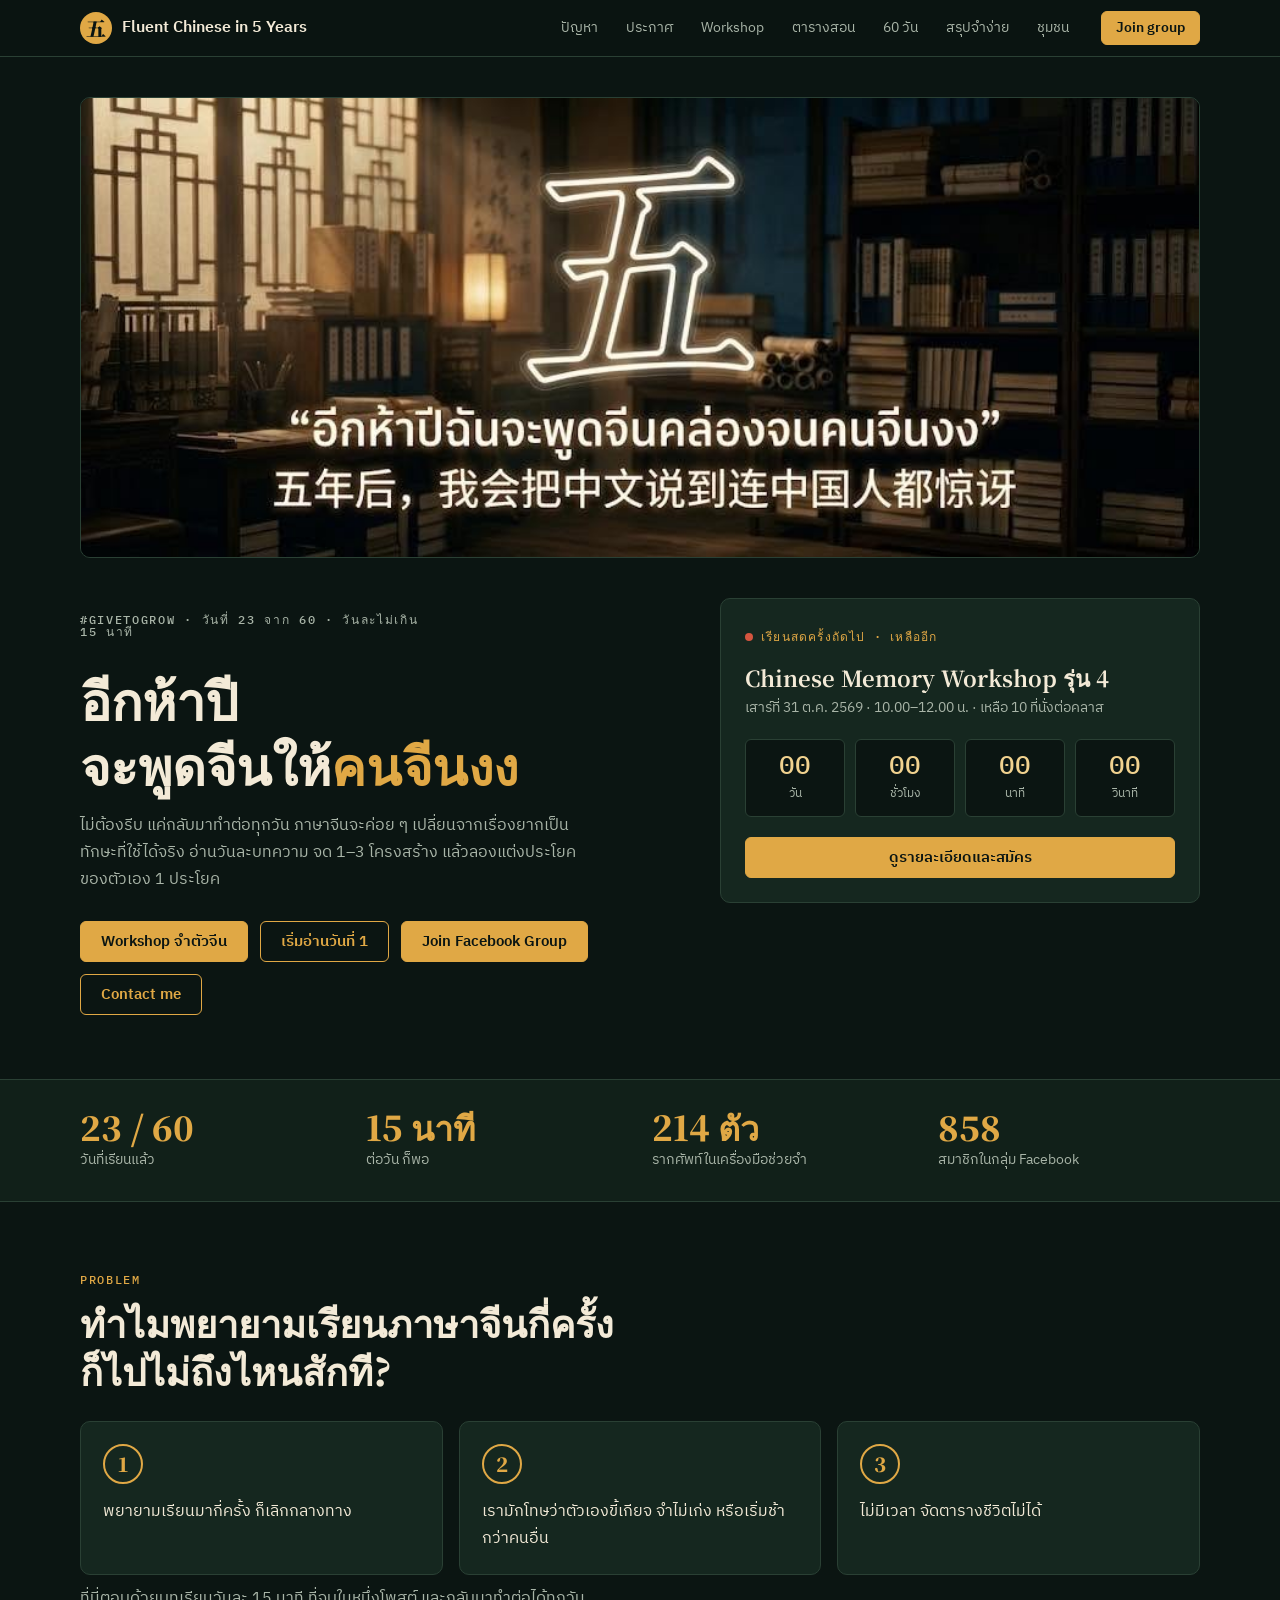
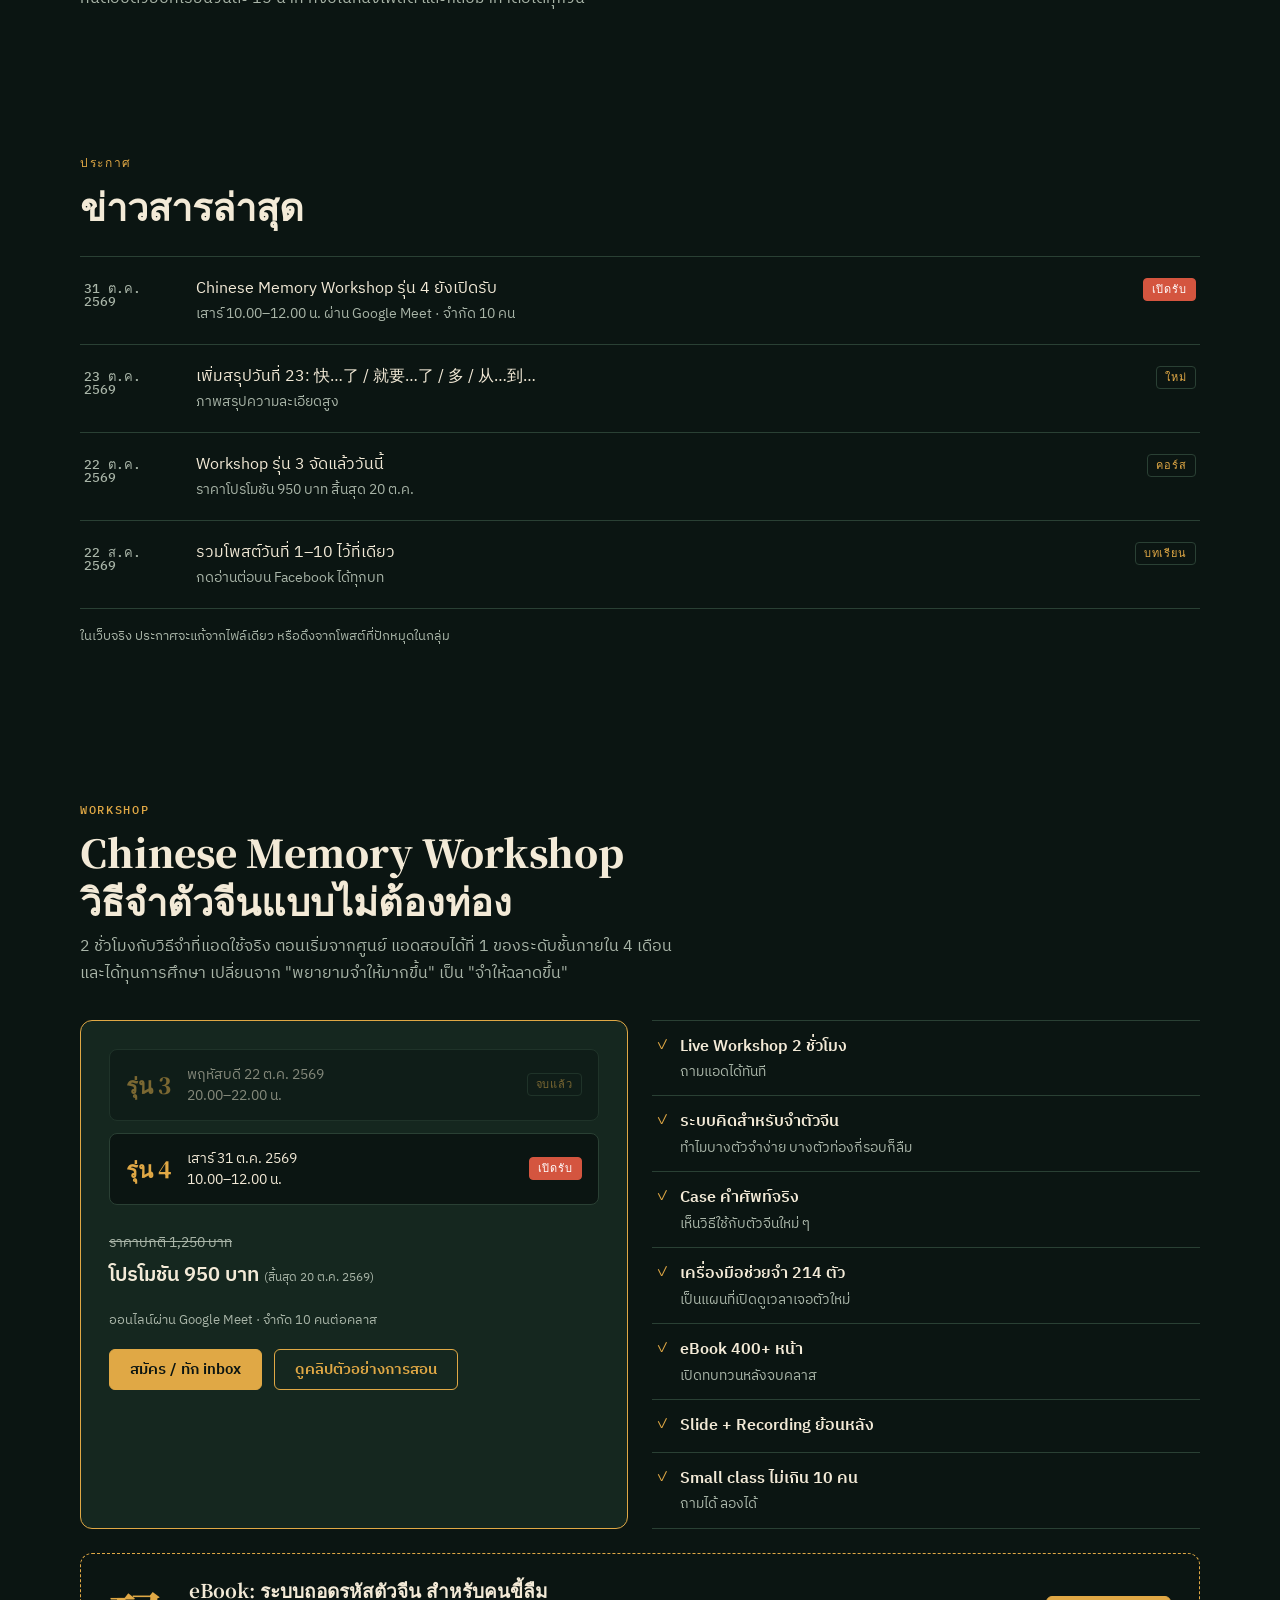
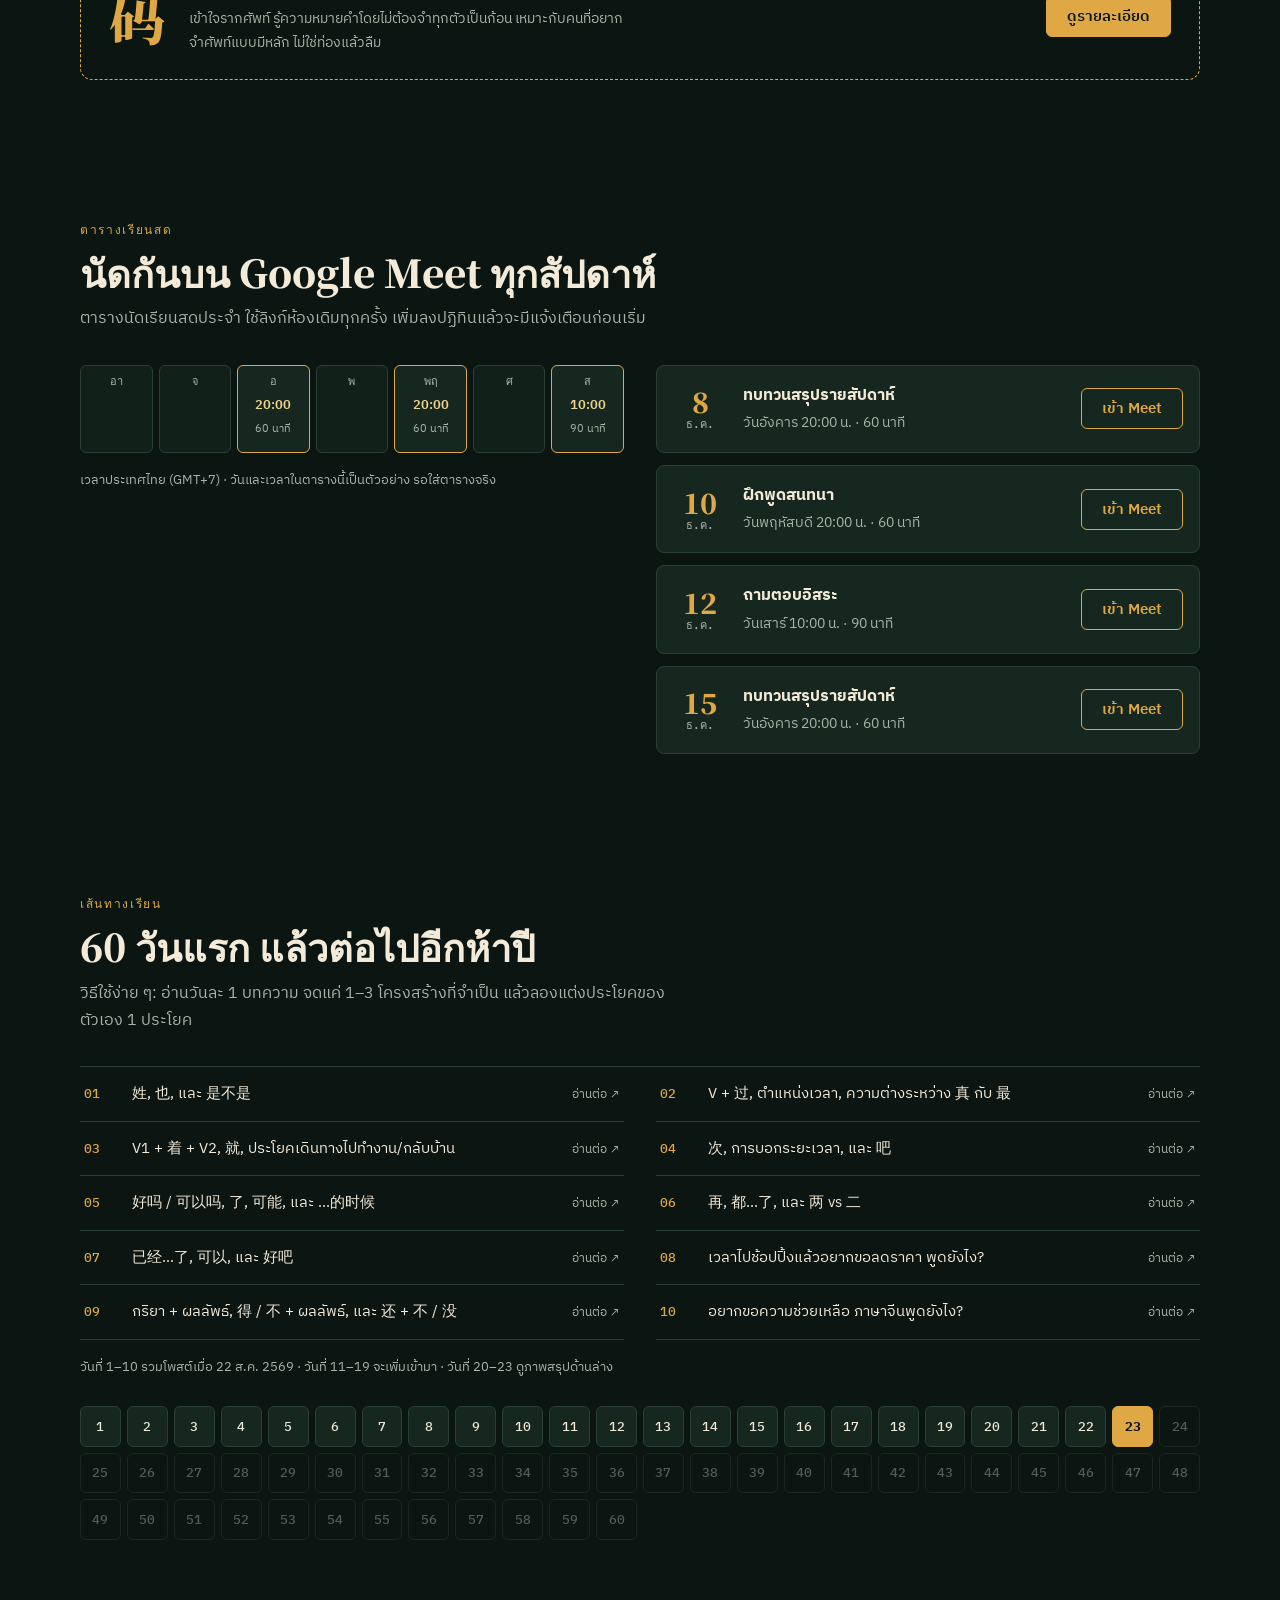
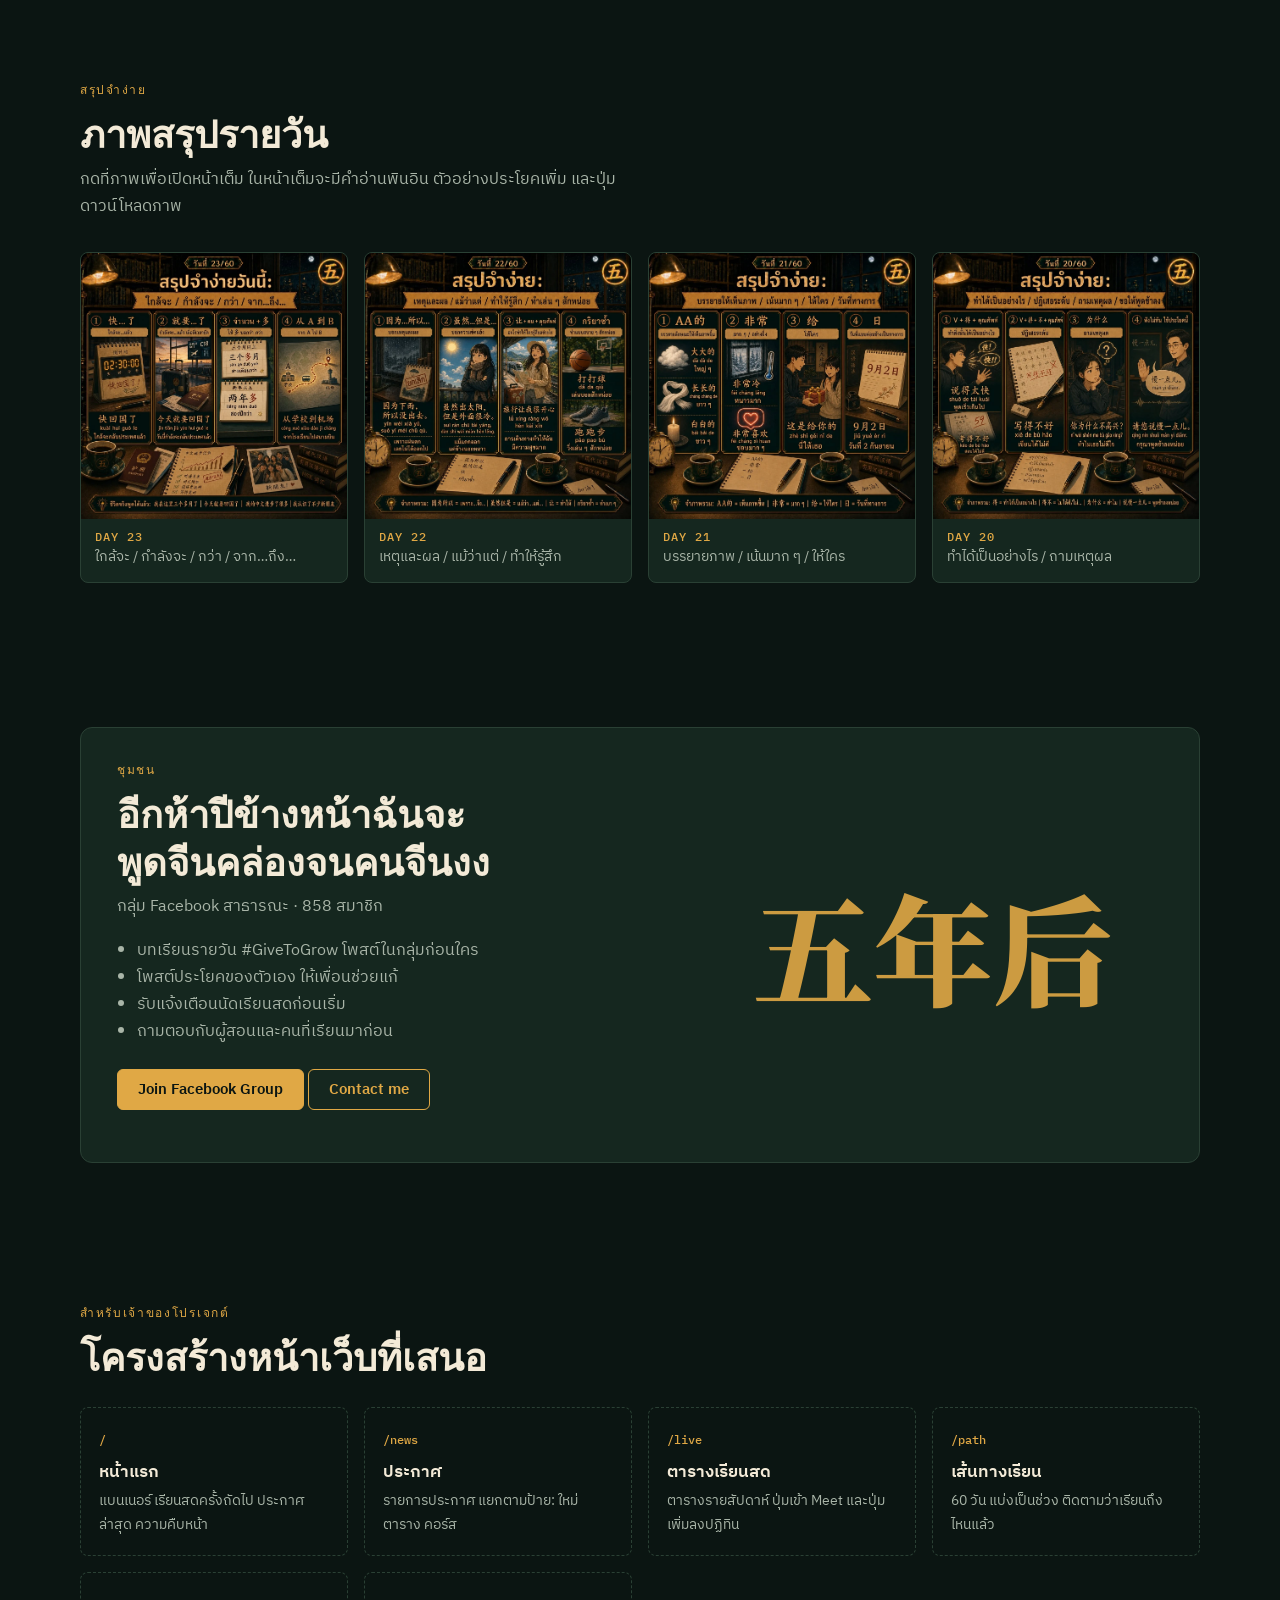
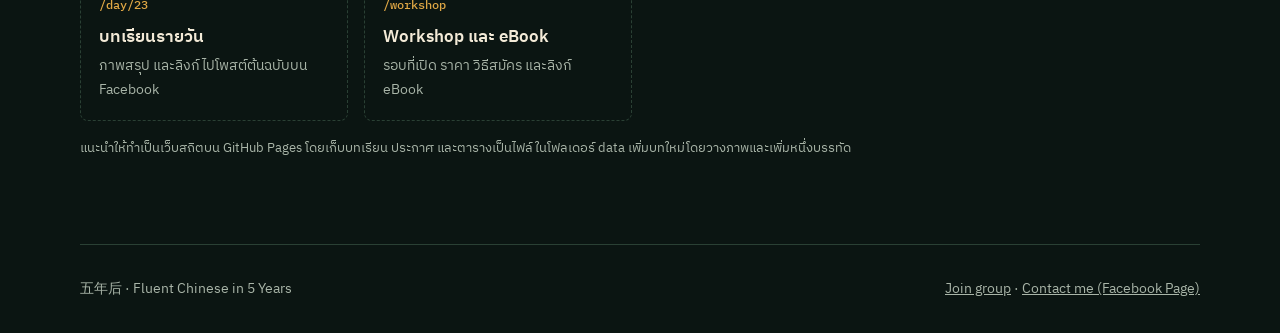
==== index.html @ 9ff15389 "Add static website: landing page with announcements, schedule, 60-day path and recaps Co-Authored-By" ====
<!doctype html>
<html lang="th">
<head>
<meta charset="utf-8">
<meta name="viewport" content="width=device-width,initial-scale=1,viewport-fit=cover">
<title>五年后 Fluent Chinese</title>
<link rel="stylesheet" href="https://fonts.googleapis.com/css2?family=Noto+Serif+SC:wght@600;900&family=IBM+Plex+Sans+Thai:wght@400;500;600&family=IBM+Plex+Mono:wght@500&display=swap">
<style>
/* Layout: dark study-room site. Sticky nav, hero with live-session card, then announcements, schedule, 60-day path, daily recaps, community, site map. */
:root{
  --ink:#0b1512; --ink-2:#112019; --panel:#15271f; --line:#2a4034;
  --gold:#e0a845; --gold-soft:#f1d28f; --paper:#f3ead7; --mute:#a9b5a8; --red:#d4553f;
  --f-han:'Noto Serif SC','Songti SC','STSong',serif;
  --f-body:'IBM Plex Sans Thai','Noto Sans Thai',system-ui,sans-serif;
  --f-mono:'IBM Plex Mono',ui-monospace,monospace;
  color-scheme:dark;
}
*{box-sizing:border-box}
html{scroll-behavior:smooth}
body{margin:0;background:var(--ink);color:var(--paper);font:400 16px/1.7 var(--f-body);
  padding-left:max(16px,env(safe-area-inset-left,0px));padding-right:max(16px,env(safe-area-inset-right,0px));padding-block:0}
a{color:inherit}
.wrap{max-width:1120px;margin:0 auto}
:focus-visible{outline:2px solid var(--gold);outline-offset:3px}
h1,h2,h3{font-family:var(--f-han);margin:0;text-wrap:balance;line-height:1.25}
h2{font-size:clamp(26px,4vw,38px);font-weight:900}
.eyebrow{font:500 12px/1 var(--f-mono);letter-spacing:.14em;text-transform:uppercase;color:var(--gold);margin:0 0 12px}
section{padding-block:72px;scroll-margin-top:64px}
.lead{color:var(--mute);max-width:60ch;margin:10px 0 0}

/* nav */
nav{position:sticky;top:env(safe-area-inset-top,0px);z-index:20;background:rgba(11,21,18,.92);backdrop-filter:blur(8px);
  margin-inline:calc(-1 * max(16px,env(safe-area-inset-left,0px)));padding-inline:max(16px,env(safe-area-inset-left,0px));border-bottom:1px solid var(--line)}
body::before{content:"";position:fixed;inset:0 0 auto;height:env(safe-area-inset-top,0px);background:var(--ink);z-index:30}
nav .wrap{display:flex;align-items:center;gap:20px;height:56px}
.logo{display:flex;align-items:center;gap:10px;text-decoration:none;font-weight:600}
.logo b{font:900 20px/1 var(--f-han);color:var(--ink);background:var(--gold);width:32px;height:32px;display:grid;place-items:center;border-radius:50%}
.menu{display:flex;gap:4px;margin-left:auto;overflow-x:auto;scrollbar-width:none}
.menu a{padding:8px 12px;text-decoration:none;color:var(--mute);font-size:14px;white-space:nowrap;border-radius:6px}
.menu a:hover{color:var(--paper);background:var(--panel)}
.btn{display:inline-flex;align-items:center;gap:8px;padding:12px 20px;border-radius:6px;font:600 15px/1 var(--f-body);text-decoration:none;border:1px solid var(--gold);cursor:pointer}
.btn.gold{background:var(--gold);color:var(--ink)}
.btn.gold:hover{background:var(--gold-soft)}
.btn.ghost{background:transparent;color:var(--gold)}
.btn.ghost:hover{background:rgba(224,168,69,.12)}
@media(max-width:720px){.logo span{display:none}}

/* hero */
.hero{padding-block:40px 64px}
.banner{position:relative;border-radius:10px;overflow:hidden;border:1px solid var(--line);aspect-ratio:2.43;background:var(--ink-2)}
.banner img{width:100%;height:100%;object-fit:cover;display:block}
.hero-grid{display:grid;grid-template-columns:1.25fr 1fr;gap:40px;margin-top:40px;align-items:start}
.hero h1{font-size:clamp(30px,5vw,52px);font-weight:900}
.hero h1 em{font-style:normal;color:var(--gold)}
.hero p{color:var(--mute);margin:16px 0 28px;max-width:52ch}
.cta{display:flex;gap:12px;flex-wrap:wrap}
.next{background:var(--panel);border:1px solid var(--line);border-radius:10px;padding:24px;min-width:0}
.next .live{display:inline-flex;align-items:center;gap:8px;font:500 12px/1 var(--f-mono);letter-spacing:.1em;color:var(--gold)}
.dot{width:8px;height:8px;border-radius:50%;background:var(--red);box-shadow:0 0 0 0 rgba(212,85,63,.6);animation:pulse 2s infinite}
@keyframes pulse{70%{box-shadow:0 0 0 8px rgba(212,85,63,0)}100%{box-shadow:0 0 0 0 rgba(212,85,63,0)}}
.next h3{font-size:22px;margin:14px 0 4px}
.next .when{color:var(--mute);font-size:14px}
.count{display:flex;gap:10px;margin:20px 0}
.count div{flex:1;background:var(--ink);border:1px solid var(--line);border-radius:6px;padding:10px 0;text-align:center}
.count b{display:block;font:500 26px/1.1 var(--f-mono);font-variant-numeric:tabular-nums;color:var(--gold-soft)}
.count small{font-size:12px;color:var(--mute)}
.next .btn{width:100%;justify-content:center}
@media(max-width:860px){.hero-grid{grid-template-columns:1fr}}

/* progress ribbon */
.ribbon{border-block:1px solid var(--line);background:var(--ink-2);margin-inline:calc(-1 * max(16px,env(safe-area-inset-left,0px)));padding-inline:max(16px,env(safe-area-inset-left,0px))}
.ribbon .wrap{display:grid;grid-template-columns:repeat(4,1fr);gap:24px;padding-block:28px}
.ribbon b{display:block;font:900 34px/1.1 var(--f-han);color:var(--gold)}
.ribbon span{font-size:14px;color:var(--mute)}
@media(max-width:720px){.ribbon .wrap{grid-template-columns:repeat(2,1fr)}}

/* announcements */
.ann{display:grid;gap:0;margin-top:28px;border-top:1px solid var(--line)}
.ann a{display:grid;grid-template-columns:96px 1fr auto;gap:16px;align-items:baseline;padding:18px 4px;border-bottom:1px solid var(--line);text-decoration:none}
.ann a:hover{background:var(--panel)}
.ann time{font:500 13px/1 var(--f-mono);color:var(--mute)}
.tag{font:500 11px/1 var(--f-mono);letter-spacing:.08em;padding:5px 8px;border:1px solid var(--line);border-radius:4px;color:var(--gold)}
.tag.hot{background:var(--red);border-color:var(--red);color:#fff}
.ann p{margin:0;min-width:0}
.ann p small{display:block;color:var(--mute);font-size:14px}
@media(max-width:620px){.ann a{grid-template-columns:1fr auto}.ann time{grid-column:1/-1}}

/* schedule */
.sched{display:grid;grid-template-columns:1fr 1fr;gap:32px;margin-top:32px}
.week{display:grid;grid-template-columns:repeat(7,1fr);gap:6px}
.week div{border:1px solid var(--line);border-radius:6px;padding:10px 4px;text-align:center;min-height:88px;background:var(--ink-2);min-width:0}
.week div span{font:500 11px/1 var(--f-mono);color:var(--mute);display:block}
.week div.on{background:var(--panel);border-color:var(--gold)}
.week div.on i{display:block;font:normal 600 13px/1.3 var(--f-body);color:var(--gold-soft);margin-top:10px}
.week div.on small{font-size:11px;color:var(--mute)}
.list{list-style:none;margin:0;padding:0;display:grid;gap:12px}
.list li{display:flex;gap:16px;background:var(--panel);border:1px solid var(--line);border-radius:8px;padding:16px;align-items:center}
.list .d{font:900 28px/1 var(--f-han);color:var(--gold);min-width:54px;text-align:center}
.list .d small{display:block;font:500 11px/1 var(--f-mono);color:var(--mute);margin-top:4px}
.list .t{flex:1;min-width:0}
.list .t b{display:block}
.list .t span{font-size:14px;color:var(--mute)}
.note{font-size:13px;color:var(--mute);margin-top:16px}
@media(max-width:860px){.sched{grid-template-columns:1fr}}

/* path */
.phases{display:grid;grid-template-columns:repeat(3,1fr);gap:16px;margin-top:32px}
.phase{background:var(--panel);border:1px solid var(--line);border-radius:10px;padding:22px;min-width:0}
.phase .han{font:900 40px/1 var(--f-han);color:var(--gold)}
.phase h3{font-size:19px;margin:12px 0 6px}
.phase p{margin:0;color:var(--mute);font-size:14px}
.phase .bar{height:6px;background:var(--ink);border-radius:3px;margin-top:18px;overflow:hidden}
.phase .bar i{display:block;height:100%;background:var(--gold)}
.phase small{font:500 12px/1 var(--f-mono);color:var(--mute);display:block;margin-top:8px}
.days{display:grid;grid-template-columns:repeat(auto-fill,minmax(40px,1fr));gap:6px;margin-top:28px}
.days a{aspect-ratio:1;display:grid;place-items:center;border:1px solid var(--line);border-radius:6px;font:500 13px/1 var(--f-mono);text-decoration:none;color:var(--mute);font-variant-numeric:tabular-nums}
.days a.done{background:var(--panel);color:var(--paper)}
.days a.today{background:var(--gold);color:var(--ink);border-color:var(--gold);font-weight:700}
.days a.todo{opacity:.45}
@media(max-width:760px){.phases{grid-template-columns:1fr}}

/* recaps */
.recaps{display:grid;grid-template-columns:repeat(4,1fr);gap:16px;margin-top:32px}
.recap{display:block;text-decoration:none;border:1px solid var(--line);border-radius:8px;overflow:hidden;background:var(--panel);min-width:0}
.recap img{display:block;width:100%;aspect-ratio:1;object-fit:cover}
.recap div{padding:12px 14px}
.recap b{display:block;font:500 12px/1 var(--f-mono);color:var(--gold);letter-spacing:.08em}
.recap span{font-size:14px;color:var(--mute)}
.recap:hover{border-color:var(--gold)}
@media(max-width:900px){.recaps{grid-template-columns:repeat(2,1fr)}}

/* community */
.comm{display:grid;grid-template-columns:1.2fr 1fr;gap:32px;align-items:center;background:var(--panel);border:1px solid var(--line);border-radius:12px;padding:36px}
.comm ul{margin:16px 0 0;padding-left:20px;color:var(--mute)}
.comm .big{font:900 clamp(60px,12vw,120px)/1 var(--f-han);color:var(--gold);text-align:center;opacity:.9}
@media(max-width:760px){.comm{grid-template-columns:1fr;padding:24px}}

/* sitemap */
.map{display:grid;grid-template-columns:repeat(auto-fit,minmax(220px,1fr));gap:16px;margin-top:28px}
.map div{border:1px dashed var(--line);border-radius:8px;padding:18px;min-width:0}
.map code{font:500 12px/1 var(--f-mono);color:var(--gold)}
.map h3{font:600 17px/1.3 var(--f-body);margin:8px 0 6px}
.map p{margin:0;font-size:14px;color:var(--mute)}
footer{border-top:1px solid var(--line);padding-block:32px;color:var(--mute);font-size:14px;display:flex;gap:16px;flex-wrap:wrap;justify-content:space-between}
.mark{display:inline-block;font:500 11px/1 var(--f-mono);letter-spacing:.08em;border:1px solid var(--line);color:var(--mute);padding:4px 8px;border-radius:4px;margin-left:8px;vertical-align:middle}
@media(prefers-reduced-motion:reduce){.dot{animation:none}html{scroll-behavior:auto}}

/* workshop */
.wsgrid{display:grid;grid-template-columns:1fr 1fr;gap:24px;margin-top:32px}
.wscard{background:var(--panel);border:1px solid var(--gold);border-radius:12px;padding:28px;min-width:0}
.runs{display:grid;gap:12px}
.run{display:grid;grid-template-columns:auto 1fr auto;gap:16px;align-items:center;border:1px solid var(--line);border-radius:8px;padding:14px 16px;background:var(--ink)}
.run b{font:900 22px/1 var(--f-han);color:var(--gold)}
.run span{font-size:14px;line-height:1.5}
.run.gone{opacity:.5}
.price{margin:20px 0 4px;font-size:20px;font-weight:600}
.price s{font-size:14px;color:var(--mute);font-weight:400}
.price small{font-size:12px;color:var(--mute);font-weight:400}
.get{list-style:none;margin:0;padding:0;display:grid;gap:0;border-top:1px solid var(--line)}
.get li{padding:12px 0 12px 28px;border-bottom:1px solid var(--line);position:relative;color:var(--mute);font-size:14px}
.get li::before{content:"✓";position:absolute;left:4px;color:var(--gold)}
.get b{display:block;color:var(--paper);font-size:16px;font-weight:600}
.ebook{display:grid;grid-template-columns:auto 1fr auto;gap:24px;align-items:center;margin-top:24px;border:1px dashed var(--gold);border-radius:12px;padding:24px 28px}
.ebook .han{font:900 56px/1 var(--f-han);color:var(--gold)}
.ebook h3{font-size:19px}
.ebook p{margin:6px 0 0;color:var(--mute);font-size:14px;max-width:56ch}
@media(max-width:860px){.wsgrid{grid-template-columns:1fr}.ebook{grid-template-columns:1fr}}
/* lessons */
.lessons{list-style:none;margin:32px 0 0;padding:0;border-top:1px solid var(--line);display:grid;grid-template-columns:1fr 1fr;column-gap:32px}
.lessons a{display:grid;grid-template-columns:36px 1fr auto;gap:12px;padding:14px 4px;border-bottom:1px solid var(--line);text-decoration:none;align-items:baseline;font-size:15px}
.lessons a:hover{background:var(--panel)}
.lessons .n{font:500 13px/1 var(--f-mono);color:var(--gold)}
.lessons i{font-style:normal;font-size:12px;color:var(--mute);white-space:nowrap}
@media(max-width:760px){.lessons{grid-template-columns:1fr}}
.probs{list-style:none;margin:28px 0 0;padding:0;display:grid;grid-template-columns:repeat(3,1fr);gap:16px}
.probs li{background:var(--panel);border:1px solid var(--line);border-radius:10px;padding:22px;min-width:0}
.probs i{display:grid;place-items:center;width:40px;height:40px;border:2px solid var(--gold);border-radius:50%;font:900 20px/1 var(--f-han);font-style:normal;color:var(--gold);margin-bottom:14px}
@media(max-width:760px){.probs{grid-template-columns:1fr}}
.navbtn{padding:9px 14px;font-size:14px;white-space:nowrap}
@media(max-width:560px){.navbtn{display:none}}
</style>

</head>
<body>
<nav>
  <div class="wrap">
    <a class="logo" href="#top"><b>五</b><span>Fluent Chinese in 5 Years</span></a>
    <div class="menu">
      <a href="#problem">ปัญหา</a><a href="#news">ประกาศ</a><a href="#workshop">Workshop</a><a href="#live">ตารางสอน</a><a href="#path">60 วัน</a><a href="#recap">สรุปจำง่าย</a><a href="#group">ชุมชน</a>
    </div>
    <a class="btn gold navbtn" href="https://www.facebook.com/groups/851760164426884" target="_blank" rel="noopener">Join group</a>
  </div>
</nav>

<main id="top">
<div class="wrap">

<div class="hero">
  <div class="banner"><img src="assets/images/banner.png" alt="五 — อีกห้าปีฉันจะพูดจีนคล่องจนคนจีนงง"></div>
  <div class="hero-grid">
    <div>
      <p class="eyebrow">#GiveToGrow · วันที่ 23 จาก 60 · วันละไม่เกิน 15 นาที</p>
      <h1>อีกห้าปี<br>จะพูดจีนให้<em>คนจีนงง</em></h1>
      <p>ไม่ต้องรีบ แค่กลับมาทำต่อทุกวัน ภาษาจีนจะค่อย ๆ เปลี่ยนจากเรื่องยากเป็นทักษะที่ใช้ได้จริง อ่านวันละบทความ จด 1–3 โครงสร้าง แล้วลองแต่งประโยคของตัวเอง 1 ประโยค</p>
      <div class="cta">
        <a class="btn gold" href="#workshop">Workshop จำตัวจีน</a>
        <a class="btn ghost" href="#path">เริ่มอ่านวันที่ 1</a>
        <a class="btn gold" href="https://www.facebook.com/groups/851760164426884" target="_blank" rel="noopener">Join Facebook Group</a>
        <a class="btn ghost" href="https://www.facebook.com/" target="_blank" rel="noopener">Contact me</a>
      </div>
    </div>
    <aside class="next" id="next" aria-live="polite">
      <span class="live"><i class="dot"></i>เรียนสดครั้งถัดไป · เหลืออีก</span>
      <h3 id="nx-title">—</h3>
      <div class="when" id="nx-when"></div>
      <div class="count">
        <div><b id="c-d">00</b><small>วัน</small></div>
        <div><b id="c-h">00</b><small>ชั่วโมง</small></div>
        <div><b id="c-m">00</b><small>นาที</small></div>
        <div><b id="c-s">00</b><small>วินาที</small></div>
      </div>
      <a class="btn gold" href="#workshop">ดูรายละเอียดและสมัคร</a>
    </aside>
  </div>
</div>

</div>

<div class="ribbon"><div class="wrap">
  <div><b>23 / 60</b><span>วันที่เรียนแล้ว</span></div>
  <div><b>15 นาที</b><span>ต่อวัน ก็พอ</span></div>
  <div><b>214 ตัว</b><span>รากศัพท์ในเครื่องมือช่วยจำ</span></div>
  <div><b>858</b><span>สมาชิกในกลุ่ม Facebook</span></div>
</div></div>

<div class="wrap">

<section id="problem">
  <p class="eyebrow">Problem</p>
  <h2>ทำไมพยายามเรียนภาษาจีนกี่ครั้ง<br>ก็ไปไม่ถึงไหนสักที?</h2>
  <ol class="probs">
    <li><i>1</i>พยายามเรียนมากี่ครั้ง ก็เลิกกลางทาง</li>
    <li><i>2</i>เรามักโทษว่าตัวเองขี้เกียจ จำไม่เก่ง หรือเริ่มช้ากว่าคนอื่น</li>
    <li><i>3</i>ไม่มีเวลา จัดตารางชีวิตไม่ได้</li>
  </ol>
  <p class="lead">ที่นี่ตอบด้วยบทเรียนวันละ 15 นาที ที่จบในหนึ่งโพสต์ และกลับมาทำต่อได้ทุกวัน</p>
</section>

<section id="news">
  <p class="eyebrow">ประกาศ</p>
  <h2>ข่าวสารล่าสุด</h2>
  <div class="ann">
    <a href="#workshop"><time>31 ต.ค. 2569</time><p>Chinese Memory Workshop รุ่น 4 ยังเปิดรับ<small>เสาร์ 10.00–12.00 น. ผ่าน Google Meet · จำกัด 10 คน</small></p><span class="tag hot">เปิดรับ</span></a>
    <a href="#recap"><time>23 ต.ค. 2569</time><p>เพิ่มสรุปวันที่ 23: 快…了 / 就要…了 / 多 / 从…到…<small>ภาพสรุปความละเอียดสูง</small></p><span class="tag">ใหม่</span></a>
    <a href="#workshop"><time>22 ต.ค. 2569</time><p>Workshop รุ่น 3 จัดแล้ววันนี้<small>ราคาโปรโมชัน 950 บาท สิ้นสุด 20 ต.ค.</small></p><span class="tag">คอร์ส</span></a>
    <a href="#path"><time>22 ส.ค. 2569</time><p>รวมโพสต์วันที่ 1–10 ไว้ที่เดียว<small>กดอ่านต่อบน Facebook ได้ทุกบท</small></p><span class="tag">บทเรียน</span></a>
  </div>
  <p class="note">ในเว็บจริง ประกาศจะแก้จากไฟล์เดียว หรือดึงจากโพสต์ที่ปักหมุดในกลุ่ม</p>
</section>

<section id="workshop">
  <p class="eyebrow">Workshop</p>
  <h2>Chinese Memory Workshop<br>วิธีจำตัวจีนแบบไม่ต้องท่อง</h2>
  <p class="lead">2 ชั่วโมงกับวิธีจำที่แอดใช้จริง ตอนเริ่มจากศูนย์ แอดสอบได้ที่ 1 ของระดับชั้นภายใน 4 เดือนและได้ทุนการศึกษา เปลี่ยนจาก "พยายามจำให้มากขึ้น" เป็น "จำให้ฉลาดขึ้น"</p>
  <div class="wsgrid">
    <div class="wscard">
      <div class="runs">
        <div class="run gone"><b>รุ่น 3</b><span>พฤหัสบดี 22 ต.ค. 2569<br>20.00–22.00 น.</span><i class="tag">จบแล้ว</i></div>
        <div class="run open"><b>รุ่น 4</b><span>เสาร์ 31 ต.ค. 2569<br>10.00–12.00 น.</span><i class="tag hot">เปิดรับ</i></div>
      </div>
      <p class="price"><s>ราคาปกติ 1,250 บาท</s><br>โปรโมชัน 950 บาท <small>(สิ้นสุด 20 ต.ค. 2569)</small></p>
      <p class="note">ออนไลน์ผ่าน Google Meet · จำกัด 10 คนต่อคลาส</p>
      <p style="margin:18px 0 0;display:flex;gap:12px;flex-wrap:wrap"><a class="btn gold" href="https://web.facebook.com/" target="_blank" rel="noopener">สมัคร / ทัก inbox</a><a class="btn ghost" href="#">ดูคลิปตัวอย่างการสอน</a></p>
    </div>
    <ul class="get">
      <li><b>Live Workshop 2 ชั่วโมง</b>ถามแอดได้ทันที</li>
      <li><b>ระบบคิดสำหรับจำตัวจีน</b>ทำไมบางตัวจำง่าย บางตัวท่องกี่รอบก็ลืม</li>
      <li><b>Case คำศัพท์จริง</b>เห็นวิธีใช้กับตัวจีนใหม่ ๆ</li>
      <li><b>เครื่องมือช่วยจำ 214 ตัว</b>เป็นแผนที่เปิดดูเวลาเจอตัวใหม่</li>
      <li><b>eBook 400+ หน้า</b>เปิดทบทวนหลังจบคลาส</li>
      <li><b>Slide + Recording ย้อนหลัง</b></li>
      <li><b>Small class ไม่เกิน 10 คน</b>ถามได้ ลองได้</li>
    </ul>
  </div>
  <div class="ebook">
    <div class="han" aria-hidden="true">码</div>
    <div>
      <h3>eBook: ระบบถอดรหัสตัวจีน สำหรับคนขี้ลืม</h3>
      <p>เข้าใจรากศัพท์ รู้ความหมายคำโดยไม่ต้องจำทุกตัวเป็นก้อน เหมาะกับคนที่อยากจำศัพท์แบบมีหลัก ไม่ใช่ท่องแล้วลืม</p>
    </div>
    <a class="btn gold" href="https://5yearstore-radical-ebook.notion.site/394b9496ff4780b19f29d6f8bbbb2484" target="_blank" rel="noopener">ดูรายละเอียด</a>
  </div>
</section>

<section id="live">
  <p class="eyebrow">ตารางเรียนสด</p>
  <h2>นัดกันบน Google Meet ทุกสัปดาห์</h2>
  <p class="lead">ตารางนัดเรียนสดประจำ ใช้ลิงก์ห้องเดิมทุกครั้ง เพิ่มลงปฏิทินแล้วจะมีแจ้งเตือนก่อนเริ่ม</p>
  <div class="sched">
    <div>
      <div class="week" id="week" aria-label="ตารางสัปดาห์"></div>
      <p class="note">เวลาประเทศไทย (GMT+7) · วันและเวลาในตารางนี้เป็นตัวอย่าง รอใส่ตารางจริง</p>
    </div>
    <ul class="list" id="upcoming"></ul>
  </div>
</section>

<section id="path">
  <p class="eyebrow">เส้นทางเรียน</p>
  <h2>60 วันแรก แล้วต่อไปอีกห้าปี</h2>
  <p class="lead">วิธีใช้ง่าย ๆ: อ่านวันละ 1 บทความ จดแค่ 1–3 โครงสร้างที่จำเป็น แล้วลองแต่งประโยคของตัวเอง 1 ประโยค</p>
  <ol class="lessons" id="lessons"></ol>
  <p class="note">วันที่ 1–10 รวมโพสต์เมื่อ 22 ส.ค. 2569 · วันที่ 11–19 จะเพิ่มเข้ามา · วันที่ 20–23 ดูภาพสรุปด้านล่าง</p>
  <div class="days" id="days" aria-label="บทเรียนรายวัน"></div>
</section>

<section id="recap">
  <p class="eyebrow">สรุปจำง่าย</p>
  <h2>ภาพสรุปรายวัน</h2>
  <p class="lead">กดที่ภาพเพื่อเปิดหน้าเต็ม ในหน้าเต็มจะมีคำอ่านพินอิน ตัวอย่างประโยคเพิ่ม และปุ่มดาวน์โหลดภาพ</p>
  <div class="recaps">
    <a class="recap" href="#"><img src="assets/images/day-23.webp" alt="สรุปวันที่ 23: 快…了, 就要…了, จำนวน+多, 从A到B"><div><b>DAY 23</b><span>ใกล้จะ / กำลังจะ / กว่า / จาก…ถึง…</span></div></a>
    <a class="recap" href="#"><img src="assets/images/day-22.webp" alt="สรุปวันที่ 22: 因为所以, 虽然但是, 让, กริยาซ้ำ"><div><b>DAY 22</b><span>เหตุและผล / แม้ว่าแต่ / ทำให้รู้สึก</span></div></a>
    <a class="recap" href="#"><img src="assets/images/day-21.webp" alt="สรุปวันที่ 21: AA的, 非常, 给, 日"><div><b>DAY 21</b><span>บรรยายภาพ / เน้นมาก ๆ / ให้ใคร</span></div></a>
    <a class="recap" href="#"><img src="assets/images/day-20.webp" alt="สรุปวันที่ 20: V得, V得不, 为什么, 慢一点儿"><div><b>DAY 20</b><span>ทำได้เป็นอย่างไร / ถามเหตุผล</span></div></a>
  </div>
</section>

<section id="group">
  <div class="comm">
    <div>
      <p class="eyebrow">ชุมชน</p>
      <h2>อีกห้าปีข้างหน้าฉันจะพูดจีนคล่องจนคนจีนงง</h2><p class="lead" style="margin-bottom:0">กลุ่ม Facebook สาธารณะ · 858 สมาชิก</p>
      <ul>
        <li>บทเรียนรายวัน #GiveToGrow โพสต์ในกลุ่มก่อนใคร</li><li>โพสต์ประโยคของตัวเอง ให้เพื่อนช่วยแก้</li>
        <li>รับแจ้งเตือนนัดเรียนสดก่อนเริ่ม</li>
        <li>ถามตอบกับผู้สอนและคนที่เรียนมาก่อน</li>
      </ul>
      <p style="margin-top:24px"><a class="btn gold" href="https://www.facebook.com/groups/851760164426884" target="_blank" rel="noopener">Join Facebook Group</a> <a class="btn ghost" href="https://www.facebook.com/" target="_blank" rel="noopener">Contact me</a></p>
    </div>
    <div class="big" aria-hidden="true">五年后</div>
  </div>
</section>

<section id="map">
  <p class="eyebrow">สำหรับเจ้าของโปรเจกต์</p>
  <h2>โครงสร้างหน้าเว็บที่เสนอ</h2>
  <div class="map">
    <div><code>/</code><h3>หน้าแรก</h3><p>แบนเนอร์ เรียนสดครั้งถัดไป ประกาศล่าสุด ความคืบหน้า</p></div>
    <div><code>/news</code><h3>ประกาศ</h3><p>รายการประกาศ แยกตามป้าย: ใหม่ ตาราง คอร์ส</p></div>
    <div><code>/live</code><h3>ตารางเรียนสด</h3><p>ตารางรายสัปดาห์ ปุ่มเข้า Meet และปุ่มเพิ่มลงปฏิทิน</p></div>
    <div><code>/path</code><h3>เส้นทางเรียน</h3><p>60 วัน แบ่งเป็นช่วง ติดตามว่าเรียนถึงไหนแล้ว</p></div>
    <div><code>/day/23</code><h3>บทเรียนรายวัน</h3><p>ภาพสรุป และลิงก์ไปโพสต์ต้นฉบับบน Facebook</p></div>
    <div><code>/workshop</code><h3>Workshop และ eBook</h3><p>รอบที่เปิด ราคา วิธีสมัคร และลิงก์ eBook</p></div>
  </div>
  <p class="note">แนะนำให้ทำเป็นเว็บสถิตบน GitHub Pages โดยเก็บบทเรียน ประกาศ และตารางเป็นไฟล์ในโฟลเดอร์ data เพิ่มบทใหม่โดยวางภาพและเพิ่มหนึ่งบรรทัด</p>
</section>

</div>
</main>

<div class="wrap"><footer>
  <span>五年后 · Fluent Chinese in 5 Years</span>
  <span><a href="https://www.facebook.com/groups/851760164426884" target="_blank" rel="noopener">Join group</a> · <a href="https://www.facebook.com/" target="_blank" rel="noopener">Contact me (Facebook Page)</a></span>
</footer></div>

<script>
// sample data: edit here (later moves to data/*.json)
var POSTS=[["姓, 也, และ 是不是", "https://web.facebook.com/share/p/18pa22LdKC/"], ["V + 过, ตำแหน่งเวลา, ความต่างระหว่าง 真 กับ 最", "https://web.facebook.com/share/p/1BakcGE4Fb/"], ["V1 + 着 + V2, 就, ประโยคเดินทางไปทำงาน/กลับบ้าน", "https://web.facebook.com/share/p/1DeHgieYge/"], ["次, การบอกระยะเวลา, และ 吧", "https://web.facebook.com/share/p/1CMCAi5Xde/"], ["好吗 / 可以吗, 了, 可能, และ ...的时候", "https://web.facebook.com/share/p/1SKEhd1Dfq/"], ["再, 都...了, และ 两 vs 二", "https://web.facebook.com/share/p/1C6iEQNFaS/"], ["已经...了, 可以, และ 好吧", "https://web.facebook.com/share/p/1Hgvgmun6w/"], ["เวลาไปช้อปปิ้งแล้วอยากขอลดราคา พูดยังไง?", "https://web.facebook.com/share/p/1J6MzPuB6n/"], ["กริยา + ผลลัพธ์, 得 / 不 + ผลลัพธ์, และ 还 + 不 / 没", "https://web.facebook.com/share/p/1BjpTQ6kPY/"], ["อยากขอความช่วยเหลือ ภาษาจีนพูดยังไง?", "https://web.facebook.com/share/p/1EHFUcE9zo/"]];
var SESSIONS=[
  {dow:2,h:20,m:0,title:'ทบทวนสรุปรายสัปดาห์',dur:60},
  {dow:4,h:20,m:0,title:'ฝึกพูดสนทนา',dur:60},
  {dow:6,h:10,m:0,title:'ถามตอบอิสระ',dur:90}
];
var DOW=['อา','จ','อ','พ','พฤ','ศ','ส'], MON=['ม.ค.','ก.พ.','มี.ค.','เม.ย.','พ.ค.','มิ.ย.','ก.ค.','ส.ค.','ก.ย.','ต.ค.','พ.ย.','ธ.ค.'];
var DAYNAME=['อาทิตย์','จันทร์','อังคาร','พุธ','พฤหัสบดี','ศุกร์','เสาร์'];
function pad(n){return n<10?'0'+n:''+n}
function nextOf(s,from){var d=new Date(from);d.setSeconds(0,0);d.setHours(s.h,s.m);var diff=(s.dow-d.getDay()+7)%7;d.setDate(d.getDate()+diff);if(d<from)d.setDate(d.getDate()+7);return d}
function occ(){var now=new Date(),a=[];SESSIONS.forEach(function(s){for(var i=0;i<3;i++){var d=nextOf(s,now);d.setDate(d.getDate()+7*i);a.push({s:s,d:d})}});a.sort(function(x,y){return x.d-y.d});return a}
var O=occ();
document.getElementById('week').innerHTML=DOW.map(function(n,i){var s=SESSIONS.filter(function(x){return x.dow===i})[0];
  return '<div class="'+(s?'on':'')+'"><span>'+n+'</span>'+(s?'<i>'+pad(s.h)+':'+pad(s.m)+'</i><small>'+s.dur+' นาที</small>':'')+'</div>'}).join('');
document.getElementById('upcoming').innerHTML=O.slice(0,4).map(function(o){
  return '<li><div class="d">'+o.d.getDate()+'<small>'+MON[o.d.getMonth()]+'</small></div><div class="t"><b>'+o.s.title+'</b><span>วัน'+DAYNAME[o.d.getDay()]+' '+pad(o.s.h)+':'+pad(o.s.m)+' น. · '+o.s.dur+' นาที</span></div><a class="btn ghost" href="https://meet.google.com/" target="_blank" rel="noopener">เข้า Meet</a></li>'}).join('');
var nx={d:new Date('2026-10-31T10:00:00+07:00')};
document.getElementById('nx-title').textContent='Chinese Memory Workshop รุ่น 4';
document.getElementById('nx-when').textContent='เสาร์ที่ 31 ต.ค. 2569 · 10.00–12.00 น. · เหลือ 10 ที่นั่งต่อคลาส';
function tick(){var t=Math.max(0,nx.d-new Date())/1000|0;
  document.getElementById('c-d').textContent=pad(t/86400|0);document.getElementById('c-h').textContent=pad(t%86400/3600|0);
  document.getElementById('c-m').textContent=pad(t%3600/60|0);document.getElementById('c-s').textContent=pad(t%60)}
tick();setInterval(tick,1000);
var days='';for(var i=1;i<=60;i++){days+='<a href="'+(i<=10?POSTS[i-1][1]:'#recap')+'" class="'+(i<23?'done':i===23?'today':'todo')+'" title="วันที่ '+i+'">'+i+'</a>'}
document.getElementById('days').innerHTML=days;
document.getElementById('lessons').innerHTML=POSTS.map(function(p,i){return '<li><a href="'+p[1]+'" target="_blank" rel="noopener"><span class="n">'+pad(i+1)+'</span><span>'+p[0]+'</span><i>อ่านต่อ ↗</i></a></li>'}).join('');
</script>
</body>
</html>
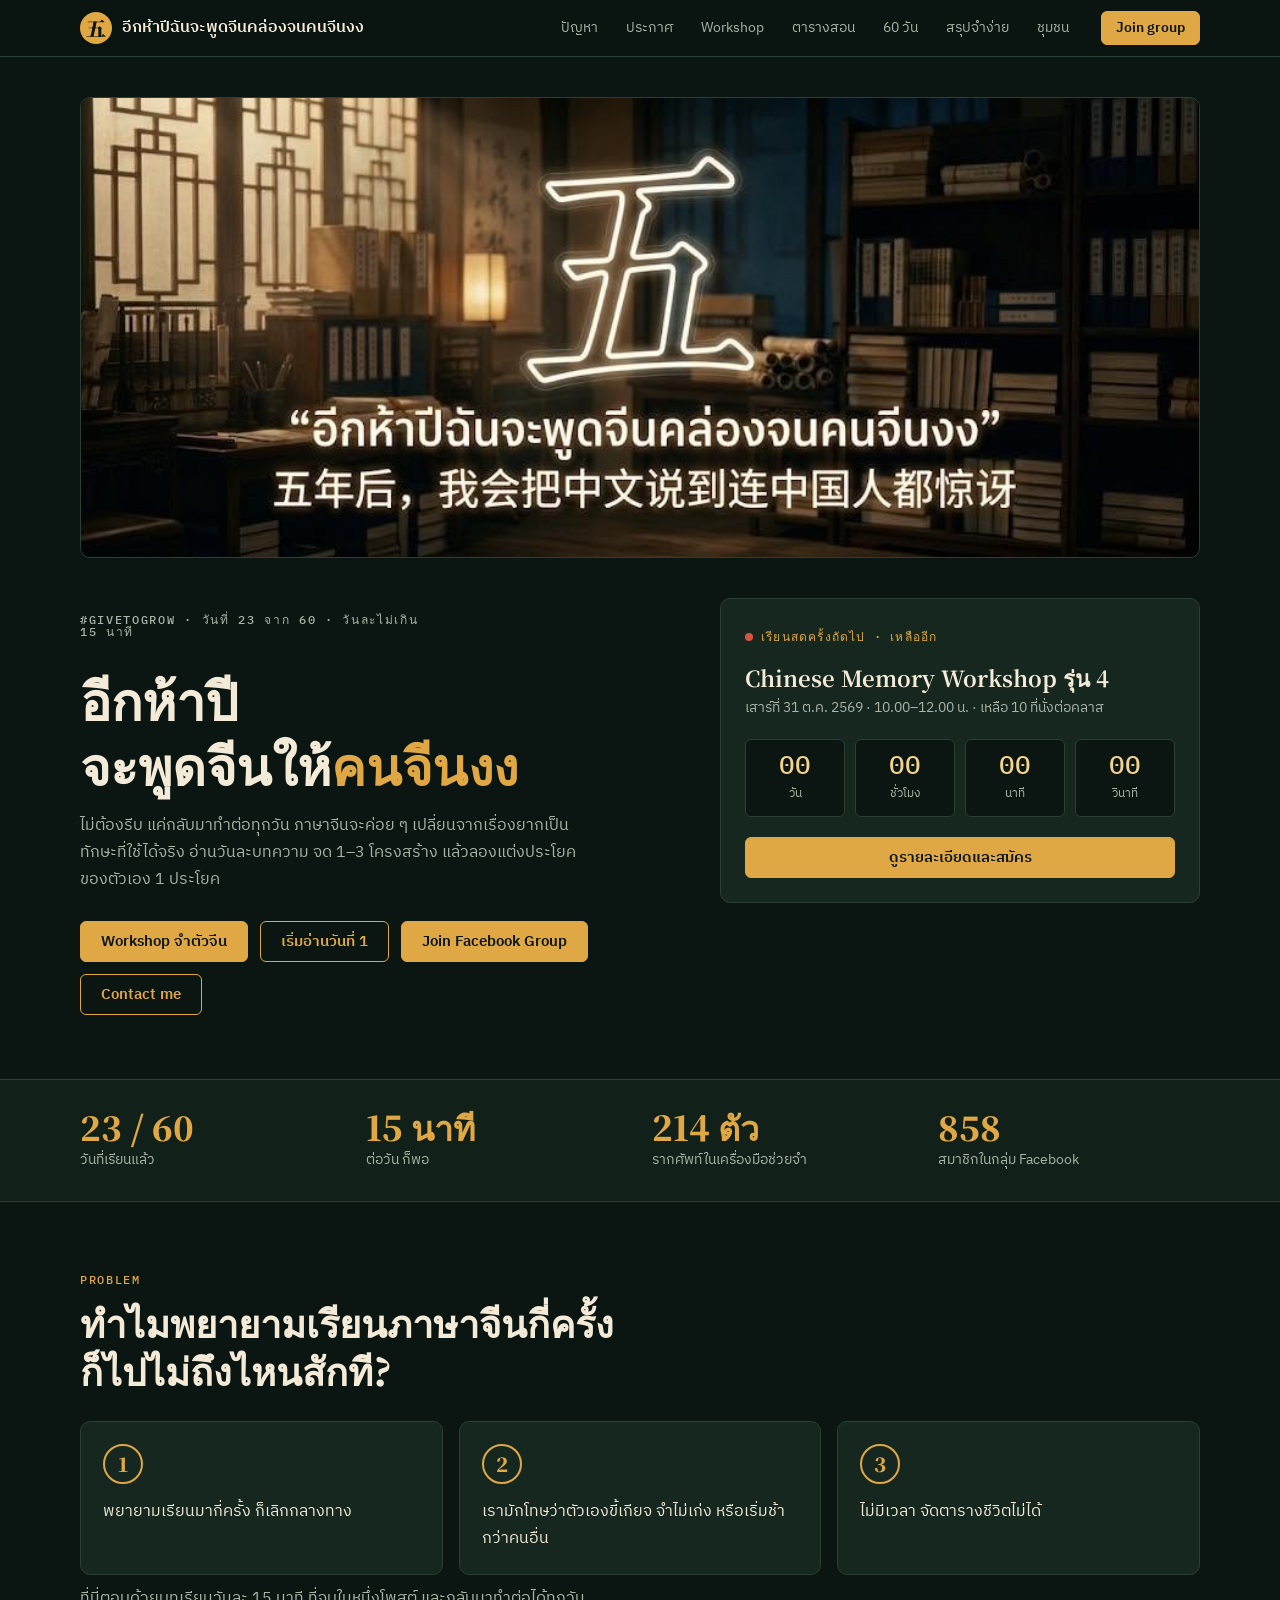
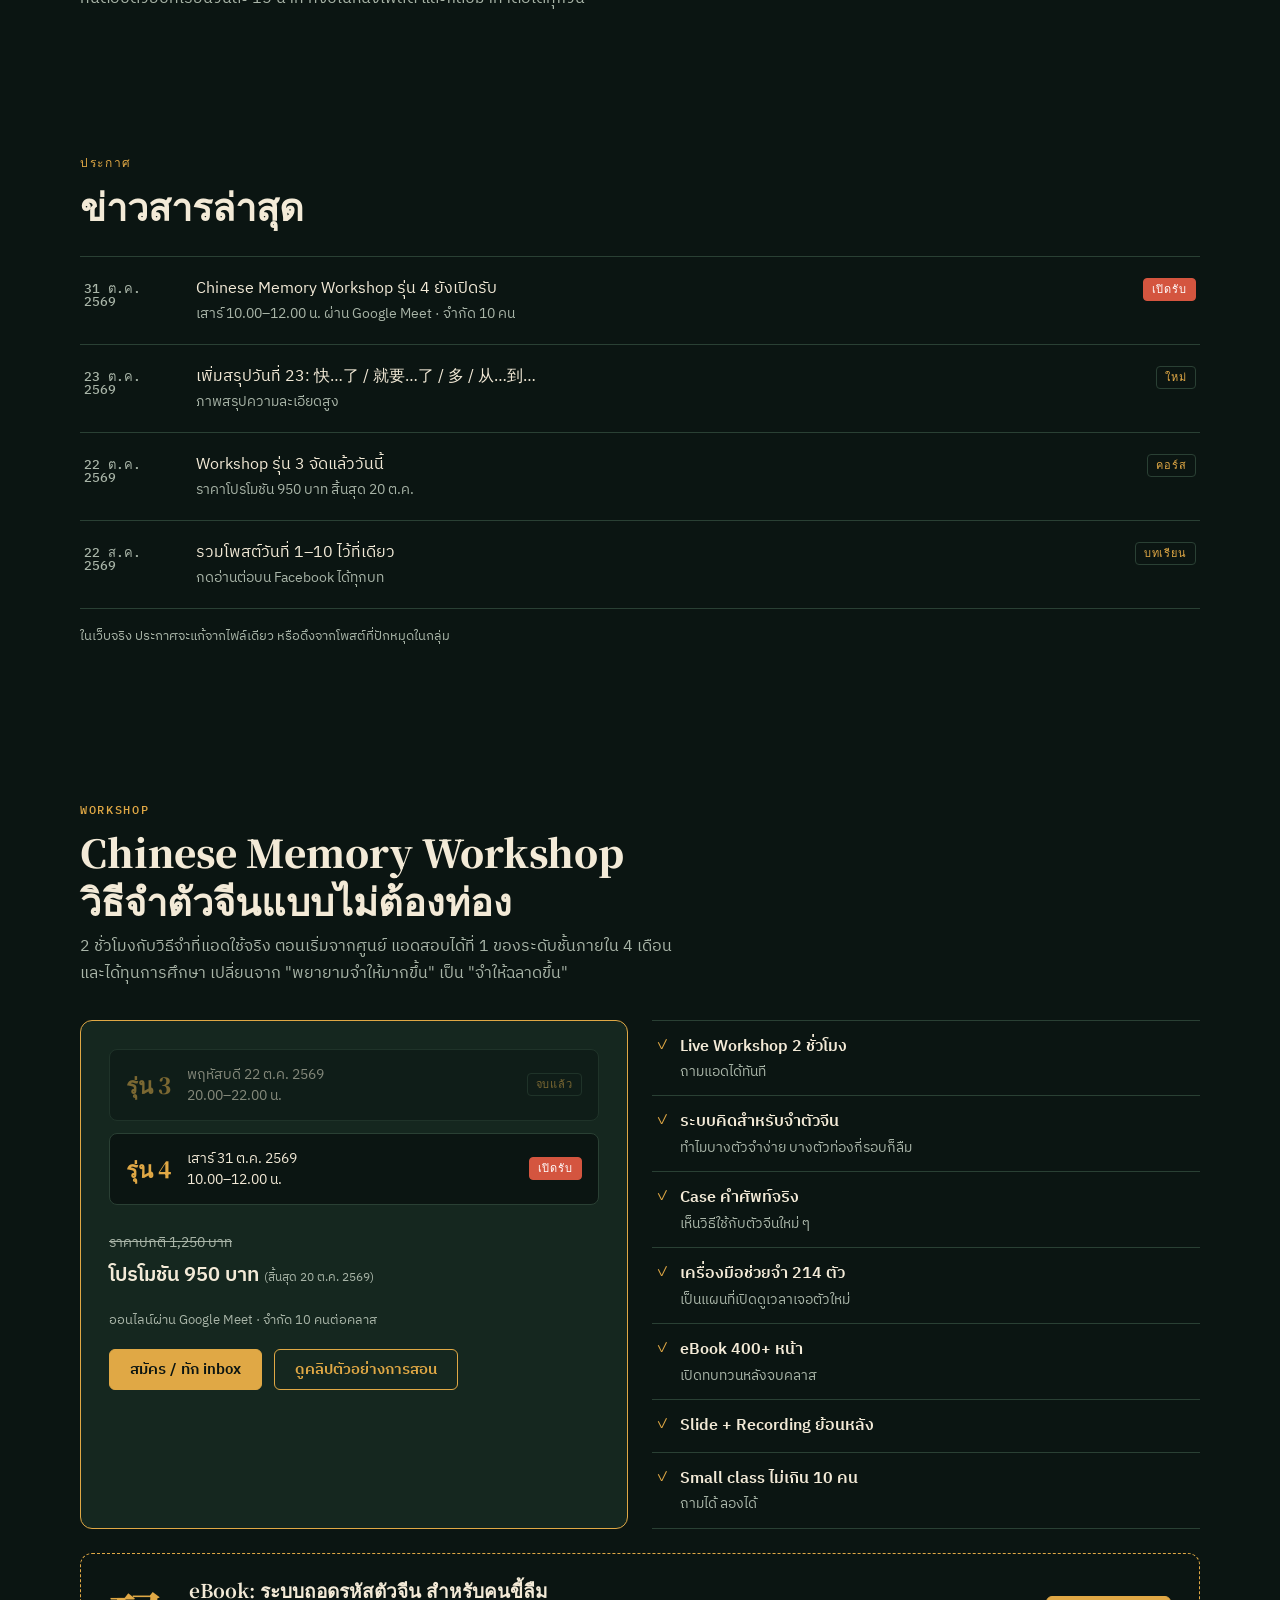
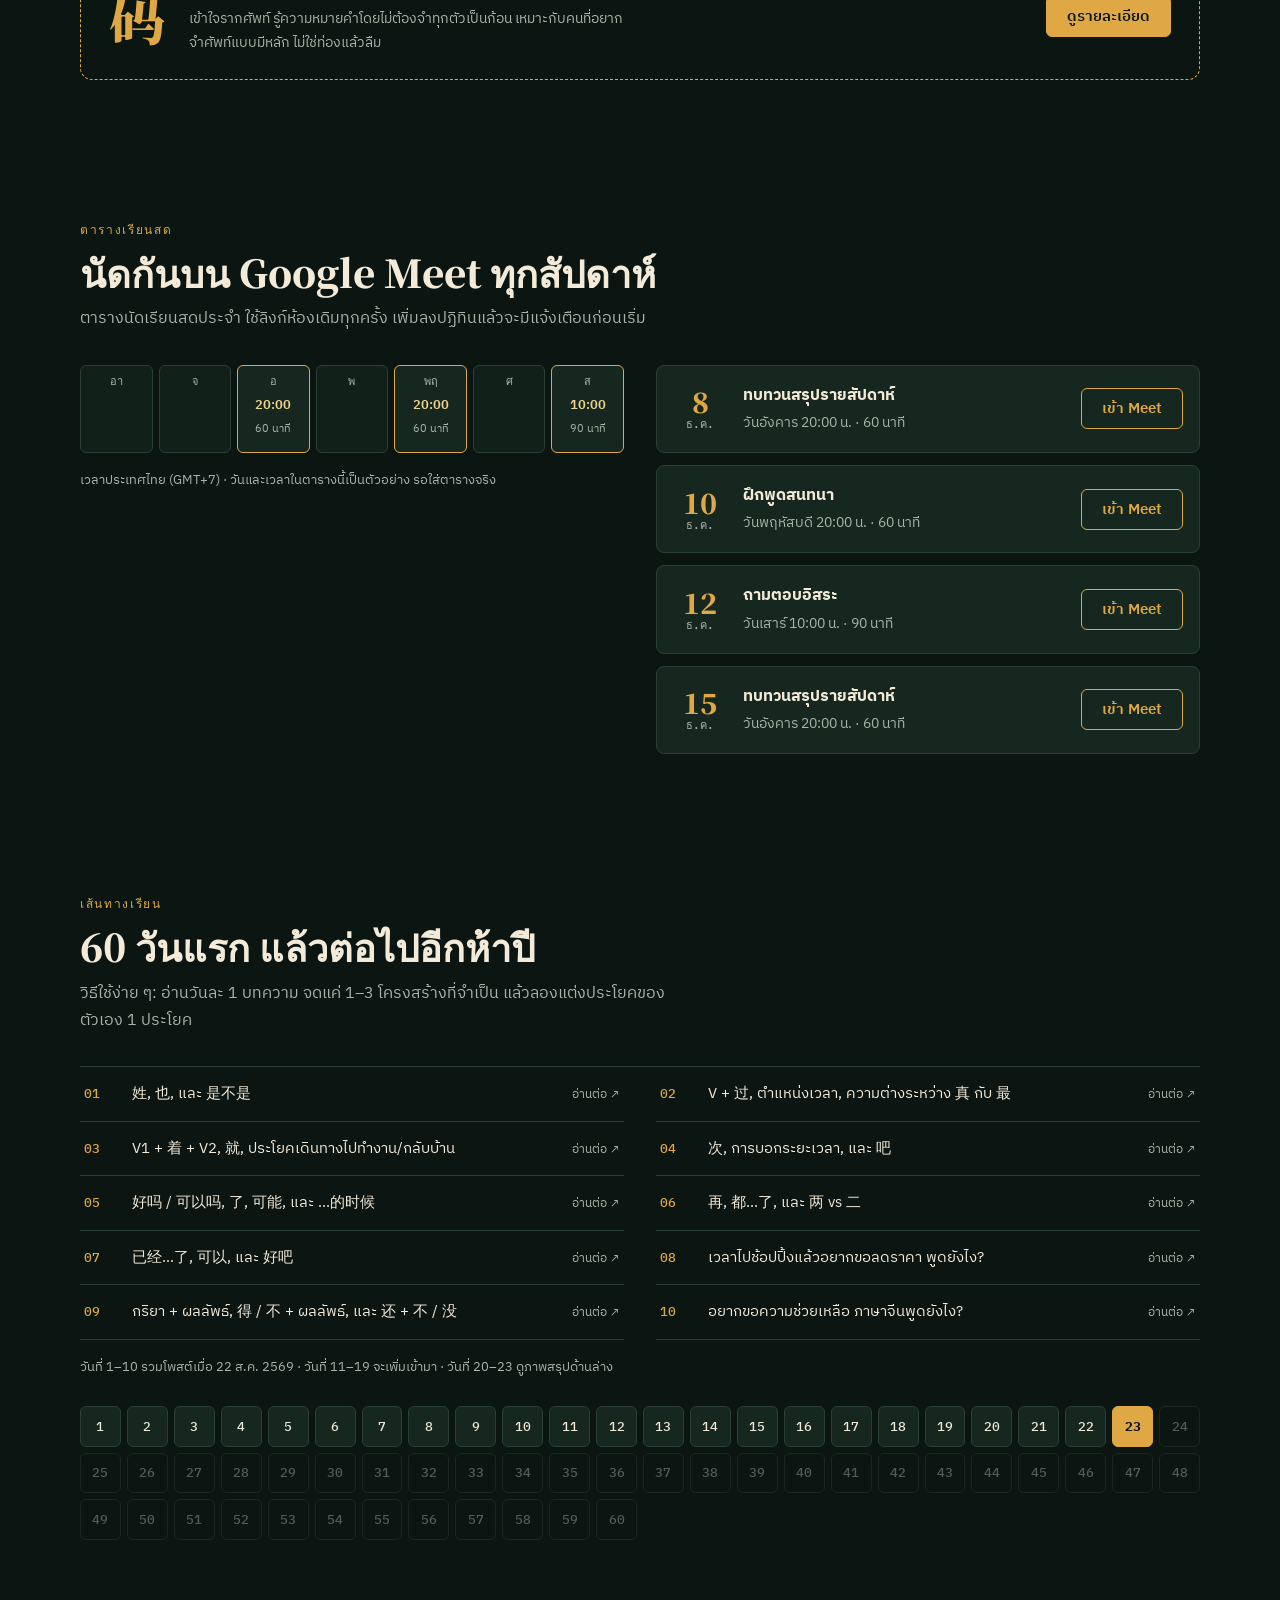
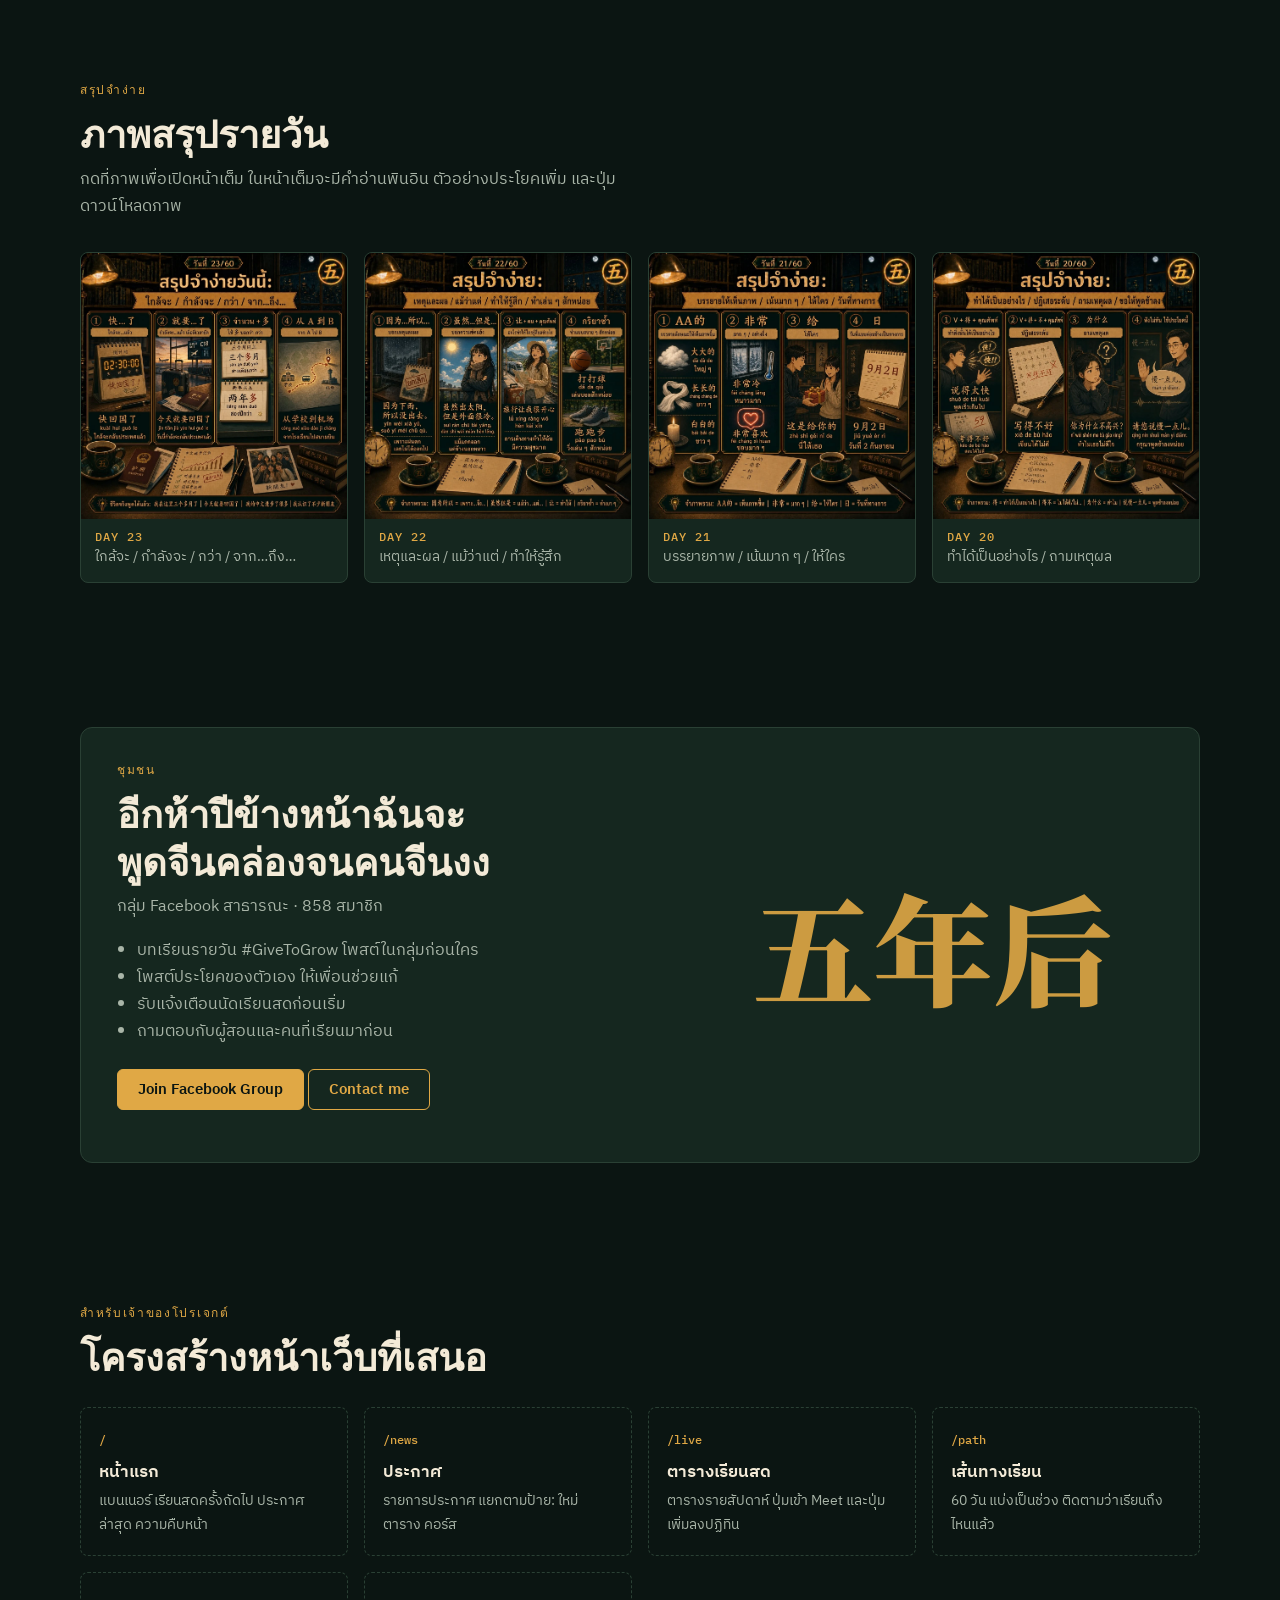
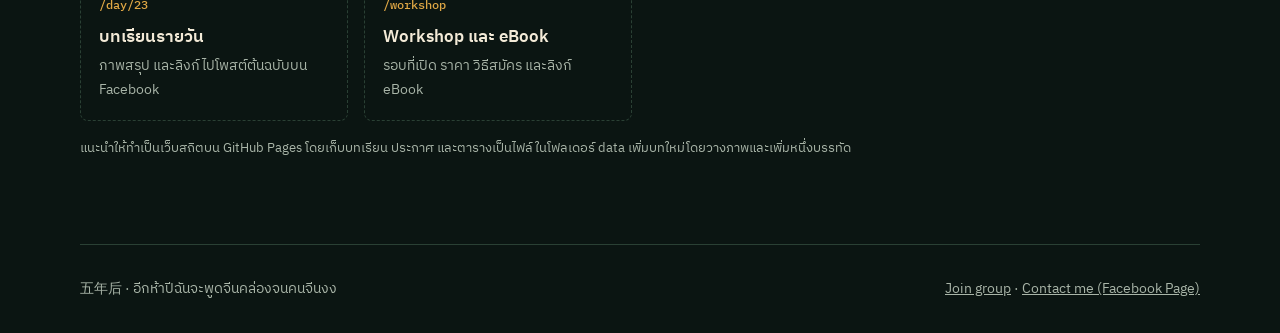
==== commit 9a527368: "eBook: add 3-column radical examples, rename site, remove unused cover image Co-Authored-By: Claude " ====
--- a/index.html
+++ b/index.html
@@ -3,188 +3,15 @@
 <head>
 <meta charset="utf-8">
 <meta name="viewport" content="width=device-width,initial-scale=1,viewport-fit=cover">
-<title>五年后 Fluent Chinese</title>
+<title>อีกห้าปีฉันจะพูดจีนคล่องจนคนจีนงง</title>
 <link rel="stylesheet" href="https://fonts.googleapis.com/css2?family=Noto+Serif+SC:wght@600;900&family=IBM+Plex+Sans+Thai:wght@400;500;600&family=IBM+Plex+Mono:wght@500&display=swap">
-<style>
-/* Layout: dark study-room site. Sticky nav, hero with live-session card, then announcements, schedule, 60-day path, daily recaps, community, site map. */
-:root{
-  --ink:#0b1512; --ink-2:#112019; --panel:#15271f; --line:#2a4034;
-  --gold:#e0a845; --gold-soft:#f1d28f; --paper:#f3ead7; --mute:#a9b5a8; --red:#d4553f;
-  --f-han:'Noto Serif SC','Songti SC','STSong',serif;
-  --f-body:'IBM Plex Sans Thai','Noto Sans Thai',system-ui,sans-serif;
-  --f-mono:'IBM Plex Mono',ui-monospace,monospace;
-  color-scheme:dark;
-}
-*{box-sizing:border-box}
-html{scroll-behavior:smooth}
-body{margin:0;background:var(--ink);color:var(--paper);font:400 16px/1.7 var(--f-body);
-  padding-left:max(16px,env(safe-area-inset-left,0px));padding-right:max(16px,env(safe-area-inset-right,0px));padding-block:0}
-a{color:inherit}
-.wrap{max-width:1120px;margin:0 auto}
-:focus-visible{outline:2px solid var(--gold);outline-offset:3px}
-h1,h2,h3{font-family:var(--f-han);margin:0;text-wrap:balance;line-height:1.25}
-h2{font-size:clamp(26px,4vw,38px);font-weight:900}
-.eyebrow{font:500 12px/1 var(--f-mono);letter-spacing:.14em;text-transform:uppercase;color:var(--gold);margin:0 0 12px}
-section{padding-block:72px;scroll-margin-top:64px}
-.lead{color:var(--mute);max-width:60ch;margin:10px 0 0}
-
-/* nav */
-nav{position:sticky;top:env(safe-area-inset-top,0px);z-index:20;background:rgba(11,21,18,.92);backdrop-filter:blur(8px);
-  margin-inline:calc(-1 * max(16px,env(safe-area-inset-left,0px)));padding-inline:max(16px,env(safe-area-inset-left,0px));border-bottom:1px solid var(--line)}
-body::before{content:"";position:fixed;inset:0 0 auto;height:env(safe-area-inset-top,0px);background:var(--ink);z-index:30}
-nav .wrap{display:flex;align-items:center;gap:20px;height:56px}
-.logo{display:flex;align-items:center;gap:10px;text-decoration:none;font-weight:600}
-.logo b{font:900 20px/1 var(--f-han);color:var(--ink);background:var(--gold);width:32px;height:32px;display:grid;place-items:center;border-radius:50%}
-.menu{display:flex;gap:4px;margin-left:auto;overflow-x:auto;scrollbar-width:none}
-.menu a{padding:8px 12px;text-decoration:none;color:var(--mute);font-size:14px;white-space:nowrap;border-radius:6px}
-.menu a:hover{color:var(--paper);background:var(--panel)}
-.btn{display:inline-flex;align-items:center;gap:8px;padding:12px 20px;border-radius:6px;font:600 15px/1 var(--f-body);text-decoration:none;border:1px solid var(--gold);cursor:pointer}
-.btn.gold{background:var(--gold);color:var(--ink)}
-.btn.gold:hover{background:var(--gold-soft)}
-.btn.ghost{background:transparent;color:var(--gold)}
-.btn.ghost:hover{background:rgba(224,168,69,.12)}
-@media(max-width:720px){.logo span{display:none}}
-
-/* hero */
-.hero{padding-block:40px 64px}
-.banner{position:relative;border-radius:10px;overflow:hidden;border:1px solid var(--line);aspect-ratio:2.43;background:var(--ink-2)}
-.banner img{width:100%;height:100%;object-fit:cover;display:block}
-.hero-grid{display:grid;grid-template-columns:1.25fr 1fr;gap:40px;margin-top:40px;align-items:start}
-.hero h1{font-size:clamp(30px,5vw,52px);font-weight:900}
-.hero h1 em{font-style:normal;color:var(--gold)}
-.hero p{color:var(--mute);margin:16px 0 28px;max-width:52ch}
-.cta{display:flex;gap:12px;flex-wrap:wrap}
-.next{background:var(--panel);border:1px solid var(--line);border-radius:10px;padding:24px;min-width:0}
-.next .live{display:inline-flex;align-items:center;gap:8px;font:500 12px/1 var(--f-mono);letter-spacing:.1em;color:var(--gold)}
-.dot{width:8px;height:8px;border-radius:50%;background:var(--red);box-shadow:0 0 0 0 rgba(212,85,63,.6);animation:pulse 2s infinite}
-@keyframes pulse{70%{box-shadow:0 0 0 8px rgba(212,85,63,0)}100%{box-shadow:0 0 0 0 rgba(212,85,63,0)}}
-.next h3{font-size:22px;margin:14px 0 4px}
-.next .when{color:var(--mute);font-size:14px}
-.count{display:flex;gap:10px;margin:20px 0}
-.count div{flex:1;background:var(--ink);border:1px solid var(--line);border-radius:6px;padding:10px 0;text-align:center}
-.count b{display:block;font:500 26px/1.1 var(--f-mono);font-variant-numeric:tabular-nums;color:var(--gold-soft)}
-.count small{font-size:12px;color:var(--mute)}
-.next .btn{width:100%;justify-content:center}
-@media(max-width:860px){.hero-grid{grid-template-columns:1fr}}
-
-/* progress ribbon */
-.ribbon{border-block:1px solid var(--line);background:var(--ink-2);margin-inline:calc(-1 * max(16px,env(safe-area-inset-left,0px)));padding-inline:max(16px,env(safe-area-inset-left,0px))}
-.ribbon .wrap{display:grid;grid-template-columns:repeat(4,1fr);gap:24px;padding-block:28px}
-.ribbon b{display:block;font:900 34px/1.1 var(--f-han);color:var(--gold)}
-.ribbon span{font-size:14px;color:var(--mute)}
-@media(max-width:720px){.ribbon .wrap{grid-template-columns:repeat(2,1fr)}}
-
-/* announcements */
-.ann{display:grid;gap:0;margin-top:28px;border-top:1px solid var(--line)}
-.ann a{display:grid;grid-template-columns:96px 1fr auto;gap:16px;align-items:baseline;padding:18px 4px;border-bottom:1px solid var(--line);text-decoration:none}
-.ann a:hover{background:var(--panel)}
-.ann time{font:500 13px/1 var(--f-mono);color:var(--mute)}
-.tag{font:500 11px/1 var(--f-mono);letter-spacing:.08em;padding:5px 8px;border:1px solid var(--line);border-radius:4px;color:var(--gold)}
-.tag.hot{background:var(--red);border-color:var(--red);color:#fff}
-.ann p{margin:0;min-width:0}
-.ann p small{display:block;color:var(--mute);font-size:14px}
-@media(max-width:620px){.ann a{grid-template-columns:1fr auto}.ann time{grid-column:1/-1}}
-
-/* schedule */
-.sched{display:grid;grid-template-columns:1fr 1fr;gap:32px;margin-top:32px}
-.week{display:grid;grid-template-columns:repeat(7,1fr);gap:6px}
-.week div{border:1px solid var(--line);border-radius:6px;padding:10px 4px;text-align:center;min-height:88px;background:var(--ink-2);min-width:0}
-.week div span{font:500 11px/1 var(--f-mono);color:var(--mute);display:block}
-.week div.on{background:var(--panel);border-color:var(--gold)}
-.week div.on i{display:block;font:normal 600 13px/1.3 var(--f-body);color:var(--gold-soft);margin-top:10px}
-.week div.on small{font-size:11px;color:var(--mute)}
-.list{list-style:none;margin:0;padding:0;display:grid;gap:12px}
-.list li{display:flex;gap:16px;background:var(--panel);border:1px solid var(--line);border-radius:8px;padding:16px;align-items:center}
-.list .d{font:900 28px/1 var(--f-han);color:var(--gold);min-width:54px;text-align:center}
-.list .d small{display:block;font:500 11px/1 var(--f-mono);color:var(--mute);margin-top:4px}
-.list .t{flex:1;min-width:0}
-.list .t b{display:block}
-.list .t span{font-size:14px;color:var(--mute)}
-.note{font-size:13px;color:var(--mute);margin-top:16px}
-@media(max-width:860px){.sched{grid-template-columns:1fr}}
-
-/* path */
-.phases{display:grid;grid-template-columns:repeat(3,1fr);gap:16px;margin-top:32px}
-.phase{background:var(--panel);border:1px solid var(--line);border-radius:10px;padding:22px;min-width:0}
-.phase .han{font:900 40px/1 var(--f-han);color:var(--gold)}
-.phase h3{font-size:19px;margin:12px 0 6px}
-.phase p{margin:0;color:var(--mute);font-size:14px}
-.phase .bar{height:6px;background:var(--ink);border-radius:3px;margin-top:18px;overflow:hidden}
-.phase .bar i{display:block;height:100%;background:var(--gold)}
-.phase small{font:500 12px/1 var(--f-mono);color:var(--mute);display:block;margin-top:8px}
-.days{display:grid;grid-template-columns:repeat(auto-fill,minmax(40px,1fr));gap:6px;margin-top:28px}
-.days a{aspect-ratio:1;display:grid;place-items:center;border:1px solid var(--line);border-radius:6px;font:500 13px/1 var(--f-mono);text-decoration:none;color:var(--mute);font-variant-numeric:tabular-nums}
-.days a.done{background:var(--panel);color:var(--paper)}
-.days a.today{background:var(--gold);color:var(--ink);border-color:var(--gold);font-weight:700}
-.days a.todo{opacity:.45}
-@media(max-width:760px){.phases{grid-template-columns:1fr}}
-
-/* recaps */
-.recaps{display:grid;grid-template-columns:repeat(4,1fr);gap:16px;margin-top:32px}
-.recap{display:block;text-decoration:none;border:1px solid var(--line);border-radius:8px;overflow:hidden;background:var(--panel);min-width:0}
-.recap img{display:block;width:100%;aspect-ratio:1;object-fit:cover}
-.recap div{padding:12px 14px}
-.recap b{display:block;font:500 12px/1 var(--f-mono);color:var(--gold);letter-spacing:.08em}
-.recap span{font-size:14px;color:var(--mute)}
-.recap:hover{border-color:var(--gold)}
-@media(max-width:900px){.recaps{grid-template-columns:repeat(2,1fr)}}
-
-/* community */
-.comm{display:grid;grid-template-columns:1.2fr 1fr;gap:32px;align-items:center;background:var(--panel);border:1px solid var(--line);border-radius:12px;padding:36px}
-.comm ul{margin:16px 0 0;padding-left:20px;color:var(--mute)}
-.comm .big{font:900 clamp(60px,12vw,120px)/1 var(--f-han);color:var(--gold);text-align:center;opacity:.9}
-@media(max-width:760px){.comm{grid-template-columns:1fr;padding:24px}}
-
-/* sitemap */
-.map{display:grid;grid-template-columns:repeat(auto-fit,minmax(220px,1fr));gap:16px;margin-top:28px}
-.map div{border:1px dashed var(--line);border-radius:8px;padding:18px;min-width:0}
-.map code{font:500 12px/1 var(--f-mono);color:var(--gold)}
-.map h3{font:600 17px/1.3 var(--f-body);margin:8px 0 6px}
-.map p{margin:0;font-size:14px;color:var(--mute)}
-footer{border-top:1px solid var(--line);padding-block:32px;color:var(--mute);font-size:14px;display:flex;gap:16px;flex-wrap:wrap;justify-content:space-between}
-.mark{display:inline-block;font:500 11px/1 var(--f-mono);letter-spacing:.08em;border:1px solid var(--line);color:var(--mute);padding:4px 8px;border-radius:4px;margin-left:8px;vertical-align:middle}
-@media(prefers-reduced-motion:reduce){.dot{animation:none}html{scroll-behavior:auto}}
-
-/* workshop */
-.wsgrid{display:grid;grid-template-columns:1fr 1fr;gap:24px;margin-top:32px}
-.wscard{background:var(--panel);border:1px solid var(--gold);border-radius:12px;padding:28px;min-width:0}
-.runs{display:grid;gap:12px}
-.run{display:grid;grid-template-columns:auto 1fr auto;gap:16px;align-items:center;border:1px solid var(--line);border-radius:8px;padding:14px 16px;background:var(--ink)}
-.run b{font:900 22px/1 var(--f-han);color:var(--gold)}
-.run span{font-size:14px;line-height:1.5}
-.run.gone{opacity:.5}
-.price{margin:20px 0 4px;font-size:20px;font-weight:600}
-.price s{font-size:14px;color:var(--mute);font-weight:400}
-.price small{font-size:12px;color:var(--mute);font-weight:400}
-.get{list-style:none;margin:0;padding:0;display:grid;gap:0;border-top:1px solid var(--line)}
-.get li{padding:12px 0 12px 28px;border-bottom:1px solid var(--line);position:relative;color:var(--mute);font-size:14px}
-.get li::before{content:"✓";position:absolute;left:4px;color:var(--gold)}
-.get b{display:block;color:var(--paper);font-size:16px;font-weight:600}
-.ebook{display:grid;grid-template-columns:auto 1fr auto;gap:24px;align-items:center;margin-top:24px;border:1px dashed var(--gold);border-radius:12px;padding:24px 28px}
-.ebook .han{font:900 56px/1 var(--f-han);color:var(--gold)}
-.ebook h3{font-size:19px}
-.ebook p{margin:6px 0 0;color:var(--mute);font-size:14px;max-width:56ch}
-@media(max-width:860px){.wsgrid{grid-template-columns:1fr}.ebook{grid-template-columns:1fr}}
-/* lessons */
-.lessons{list-style:none;margin:32px 0 0;padding:0;border-top:1px solid var(--line);display:grid;grid-template-columns:1fr 1fr;column-gap:32px}
-.lessons a{display:grid;grid-template-columns:36px 1fr auto;gap:12px;padding:14px 4px;border-bottom:1px solid var(--line);text-decoration:none;align-items:baseline;font-size:15px}
-.lessons a:hover{background:var(--panel)}
-.lessons .n{font:500 13px/1 var(--f-mono);color:var(--gold)}
-.lessons i{font-style:normal;font-size:12px;color:var(--mute);white-space:nowrap}
-@media(max-width:760px){.lessons{grid-template-columns:1fr}}
-.probs{list-style:none;margin:28px 0 0;padding:0;display:grid;grid-template-columns:repeat(3,1fr);gap:16px}
-.probs li{background:var(--panel);border:1px solid var(--line);border-radius:10px;padding:22px;min-width:0}
-.probs i{display:grid;place-items:center;width:40px;height:40px;border:2px solid var(--gold);border-radius:50%;font:900 20px/1 var(--f-han);font-style:normal;color:var(--gold);margin-bottom:14px}
-@media(max-width:760px){.probs{grid-template-columns:1fr}}
-.navbtn{padding:9px 14px;font-size:14px;white-space:nowrap}
-@media(max-width:560px){.navbtn{display:none}}
-</style>
+<link rel="stylesheet" href="assets/style.css">
 
 </head>
 <body>
 <nav>
   <div class="wrap">
-    <a class="logo" href="#top"><b>五</b><span>Fluent Chinese in 5 Years</span></a>
+    <a class="logo" href="#top"><b>五</b><span>อีกห้าปีฉันจะพูดจีนคล่องจนคนจีนงง</span></a>
     <div class="menu">
       <a href="#problem">ปัญหา</a><a href="#news">ประกาศ</a><a href="#workshop">Workshop</a><a href="#live">ตารางสอน</a><a href="#path">60 วัน</a><a href="#recap">สรุปจำง่าย</a><a href="#group">ชุมชน</a>
     </div>
@@ -288,7 +115,7 @@
       <h3>eBook: ระบบถอดรหัสตัวจีน สำหรับคนขี้ลืม</h3>
       <p>เข้าใจรากศัพท์ รู้ความหมายคำโดยไม่ต้องจำทุกตัวเป็นก้อน เหมาะกับคนที่อยากจำศัพท์แบบมีหลัก ไม่ใช่ท่องแล้วลืม</p>
     </div>
-    <a class="btn gold" href="https://5yearstore-radical-ebook.notion.site/394b9496ff4780b19f29d6f8bbbb2484" target="_blank" rel="noopener">ดูรายละเอียด</a>
+    <a class="btn gold" href="ebook.html">ดูรายละเอียด</a>
   </div>
 </section>
 
@@ -360,7 +187,7 @@
 </main>
 
 <div class="wrap"><footer>
-  <span>五年后 · Fluent Chinese in 5 Years</span>
+  <span>五年后 · อีกห้าปีฉันจะพูดจีนคล่องจนคนจีนงง</span>
   <span><a href="https://www.facebook.com/groups/851760164426884" target="_blank" rel="noopener">Join group</a> · <a href="https://www.facebook.com/" target="_blank" rel="noopener">Contact me (Facebook Page)</a></span>
 </footer></div>
 
--- a/assets/style.css
+++ b/assets/style.css
@@ -0,0 +1,210 @@
+/* Layout: dark study-room site. Sticky nav, hero with live-session card, then announcements, schedule, 60-day path, daily recaps, community, site map. */
+:root{
+  --ink:#0b1512; --ink-2:#112019; --panel:#15271f; --line:#2a4034;
+  --gold:#e0a845; --gold-soft:#f1d28f; --paper:#f3ead7; --mute:#a9b5a8; --red:#d4553f;
+  --f-han:'Noto Serif SC','Songti SC','STSong',serif;
+  --f-body:'IBM Plex Sans Thai','Noto Sans Thai',system-ui,sans-serif;
+  --f-mono:'IBM Plex Mono',ui-monospace,monospace;
+  color-scheme:dark;
+}
+*{box-sizing:border-box}
+html{scroll-behavior:smooth}
+body{margin:0;background:var(--ink);color:var(--paper);font:400 16px/1.7 var(--f-body);
+  padding-left:max(16px,env(safe-area-inset-left,0px));padding-right:max(16px,env(safe-area-inset-right,0px));padding-block:0}
+a{color:inherit}
+.wrap{max-width:1120px;margin:0 auto}
+:focus-visible{outline:2px solid var(--gold);outline-offset:3px}
+h1,h2,h3{font-family:var(--f-han);margin:0;text-wrap:balance;line-height:1.25}
+h2{font-size:clamp(26px,4vw,38px);font-weight:900}
+.eyebrow{font:500 12px/1 var(--f-mono);letter-spacing:.14em;text-transform:uppercase;color:var(--gold);margin:0 0 12px}
+section{padding-block:72px;scroll-margin-top:64px}
+.lead{color:var(--mute);max-width:60ch;margin:10px 0 0}
+
+/* nav */
+nav{position:sticky;top:env(safe-area-inset-top,0px);z-index:20;background:rgba(11,21,18,.92);backdrop-filter:blur(8px);
+  margin-inline:calc(-1 * max(16px,env(safe-area-inset-left,0px)));padding-inline:max(16px,env(safe-area-inset-left,0px));border-bottom:1px solid var(--line)}
+body::before{content:"";position:fixed;inset:0 0 auto;height:env(safe-area-inset-top,0px);background:var(--ink);z-index:30}
+nav .wrap{display:flex;align-items:center;gap:20px;height:56px}
+.logo{display:flex;align-items:center;gap:10px;text-decoration:none;font-weight:600}
+.logo b{font:900 20px/1 var(--f-han);color:var(--ink);background:var(--gold);width:32px;height:32px;display:grid;place-items:center;border-radius:50%}
+.menu{display:flex;gap:4px;margin-left:auto;overflow-x:auto;scrollbar-width:none}
+.menu a{padding:8px 12px;text-decoration:none;color:var(--mute);font-size:14px;white-space:nowrap;border-radius:6px}
+.menu a:hover{color:var(--paper);background:var(--panel)}
+.btn{display:inline-flex;align-items:center;gap:8px;padding:12px 20px;border-radius:6px;font:600 15px/1 var(--f-body);text-decoration:none;border:1px solid var(--gold);cursor:pointer}
+.btn.gold{background:var(--gold);color:var(--ink)}
+.btn.gold:hover{background:var(--gold-soft)}
+.btn.ghost{background:transparent;color:var(--gold)}
+.btn.ghost:hover{background:rgba(224,168,69,.12)}
+@media(max-width:720px){.logo span{display:none}}
+
+/* hero */
+.hero{padding-block:40px 64px}
+.banner{position:relative;border-radius:10px;overflow:hidden;border:1px solid var(--line);aspect-ratio:2.43;background:var(--ink-2)}
+.banner img{width:100%;height:100%;object-fit:cover;display:block}
+.hero-grid{display:grid;grid-template-columns:1.25fr 1fr;gap:40px;margin-top:40px;align-items:start}
+.hero h1{font-size:clamp(30px,5vw,52px);font-weight:900}
+.hero h1 em{font-style:normal;color:var(--gold)}
+.hero p{color:var(--mute);margin:16px 0 28px;max-width:52ch}
+.cta{display:flex;gap:12px;flex-wrap:wrap}
+.next{background:var(--panel);border:1px solid var(--line);border-radius:10px;padding:24px;min-width:0}
+.next .live{display:inline-flex;align-items:center;gap:8px;font:500 12px/1 var(--f-mono);letter-spacing:.1em;color:var(--gold)}
+.dot{width:8px;height:8px;border-radius:50%;background:var(--red);box-shadow:0 0 0 0 rgba(212,85,63,.6);animation:pulse 2s infinite}
+@keyframes pulse{70%{box-shadow:0 0 0 8px rgba(212,85,63,0)}100%{box-shadow:0 0 0 0 rgba(212,85,63,0)}}
+.next h3{font-size:22px;margin:14px 0 4px}
+.next .when{color:var(--mute);font-size:14px}
+.count{display:flex;gap:10px;margin:20px 0}
+.count div{flex:1;background:var(--ink);border:1px solid var(--line);border-radius:6px;padding:10px 0;text-align:center}
+.count b{display:block;font:500 26px/1.1 var(--f-mono);font-variant-numeric:tabular-nums;color:var(--gold-soft)}
+.count small{font-size:12px;color:var(--mute)}
+.next .btn{width:100%;justify-content:center}
+@media(max-width:860px){.hero-grid{grid-template-columns:1fr}}
+
+/* progress ribbon */
+.ribbon{border-block:1px solid var(--line);background:var(--ink-2);margin-inline:calc(-1 * max(16px,env(safe-area-inset-left,0px)));padding-inline:max(16px,env(safe-area-inset-left,0px))}
+.ribbon .wrap{display:grid;grid-template-columns:repeat(4,1fr);gap:24px;padding-block:28px}
+.ribbon b{display:block;font:900 34px/1.1 var(--f-han);color:var(--gold)}
+.ribbon span{font-size:14px;color:var(--mute)}
+@media(max-width:720px){.ribbon .wrap{grid-template-columns:repeat(2,1fr)}}
+
+/* announcements */
+.ann{display:grid;gap:0;margin-top:28px;border-top:1px solid var(--line)}
+.ann a{display:grid;grid-template-columns:96px 1fr auto;gap:16px;align-items:baseline;padding:18px 4px;border-bottom:1px solid var(--line);text-decoration:none}
+.ann a:hover{background:var(--panel)}
+.ann time{font:500 13px/1 var(--f-mono);color:var(--mute)}
+.tag{font:500 11px/1 var(--f-mono);letter-spacing:.08em;padding:5px 8px;border:1px solid var(--line);border-radius:4px;color:var(--gold)}
+.tag.hot{background:var(--red);border-color:var(--red);color:#fff}
+.ann p{margin:0;min-width:0}
+.ann p small{display:block;color:var(--mute);font-size:14px}
+@media(max-width:620px){.ann a{grid-template-columns:1fr auto}.ann time{grid-column:1/-1}}
+
+/* schedule */
+.sched{display:grid;grid-template-columns:1fr 1fr;gap:32px;margin-top:32px}
+.week{display:grid;grid-template-columns:repeat(7,1fr);gap:6px}
+.week div{border:1px solid var(--line);border-radius:6px;padding:10px 4px;text-align:center;min-height:88px;background:var(--ink-2);min-width:0}
+.week div span{font:500 11px/1 var(--f-mono);color:var(--mute);display:block}
+.week div.on{background:var(--panel);border-color:var(--gold)}
+.week div.on i{display:block;font:normal 600 13px/1.3 var(--f-body);color:var(--gold-soft);margin-top:10px}
+.week div.on small{font-size:11px;color:var(--mute)}
+.list{list-style:none;margin:0;padding:0;display:grid;gap:12px}
+.list li{display:flex;gap:16px;background:var(--panel);border:1px solid var(--line);border-radius:8px;padding:16px;align-items:center}
+.list .d{font:900 28px/1 var(--f-han);color:var(--gold);min-width:54px;text-align:center}
+.list .d small{display:block;font:500 11px/1 var(--f-mono);color:var(--mute);margin-top:4px}
+.list .t{flex:1;min-width:0}
+.list .t b{display:block}
+.list .t span{font-size:14px;color:var(--mute)}
+.note{font-size:13px;color:var(--mute);margin-top:16px}
+@media(max-width:860px){.sched{grid-template-columns:1fr}}
+
+/* path */
+.phases{display:grid;grid-template-columns:repeat(3,1fr);gap:16px;margin-top:32px}
+.phase{background:var(--panel);border:1px solid var(--line);border-radius:10px;padding:22px;min-width:0}
+.phase .han{font:900 40px/1 var(--f-han);color:var(--gold)}
+.phase h3{font-size:19px;margin:12px 0 6px}
+.phase p{margin:0;color:var(--mute);font-size:14px}
+.phase .bar{height:6px;background:var(--ink);border-radius:3px;margin-top:18px;overflow:hidden}
+.phase .bar i{display:block;height:100%;background:var(--gold)}
+.phase small{font:500 12px/1 var(--f-mono);color:var(--mute);display:block;margin-top:8px}
+.days{display:grid;grid-template-columns:repeat(auto-fill,minmax(40px,1fr));gap:6px;margin-top:28px}
+.days a{aspect-ratio:1;display:grid;place-items:center;border:1px solid var(--line);border-radius:6px;font:500 13px/1 var(--f-mono);text-decoration:none;color:var(--mute);font-variant-numeric:tabular-nums}
+.days a.done{background:var(--panel);color:var(--paper)}
+.days a.today{background:var(--gold);color:var(--ink);border-color:var(--gold);font-weight:700}
+.days a.todo{opacity:.45}
+@media(max-width:760px){.phases{grid-template-columns:1fr}}
+
+/* recaps */
+.recaps{display:grid;grid-template-columns:repeat(4,1fr);gap:16px;margin-top:32px}
+.recap{display:block;text-decoration:none;border:1px solid var(--line);border-radius:8px;overflow:hidden;background:var(--panel);min-width:0}
+.recap img{display:block;width:100%;aspect-ratio:1;object-fit:cover}
+.recap div{padding:12px 14px}
+.recap b{display:block;font:500 12px/1 var(--f-mono);color:var(--gold);letter-spacing:.08em}
+.recap span{font-size:14px;color:var(--mute)}
+.recap:hover{border-color:var(--gold)}
+@media(max-width:900px){.recaps{grid-template-columns:repeat(2,1fr)}}
+
+/* community */
+.comm{display:grid;grid-template-columns:1.2fr 1fr;gap:32px;align-items:center;background:var(--panel);border:1px solid var(--line);border-radius:12px;padding:36px}
+.comm ul{margin:16px 0 0;padding-left:20px;color:var(--mute)}
+.comm .big{font:900 clamp(60px,12vw,120px)/1 var(--f-han);color:var(--gold);text-align:center;opacity:.9}
+@media(max-width:760px){.comm{grid-template-columns:1fr;padding:24px}}
+
+/* sitemap */
+.map{display:grid;grid-template-columns:repeat(auto-fit,minmax(220px,1fr));gap:16px;margin-top:28px}
+.map div{border:1px dashed var(--line);border-radius:8px;padding:18px;min-width:0}
+.map code{font:500 12px/1 var(--f-mono);color:var(--gold)}
+.map h3{font:600 17px/1.3 var(--f-body);margin:8px 0 6px}
+.map p{margin:0;font-size:14px;color:var(--mute)}
+footer{border-top:1px solid var(--line);padding-block:32px;color:var(--mute);font-size:14px;display:flex;gap:16px;flex-wrap:wrap;justify-content:space-between}
+.mark{display:inline-block;font:500 11px/1 var(--f-mono);letter-spacing:.08em;border:1px solid var(--line);color:var(--mute);padding:4px 8px;border-radius:4px;margin-left:8px;vertical-align:middle}
+@media(prefers-reduced-motion:reduce){.dot{animation:none}html{scroll-behavior:auto}}
+
+/* workshop */
+.wsgrid{display:grid;grid-template-columns:1fr 1fr;gap:24px;margin-top:32px}
+.wscard{background:var(--panel);border:1px solid var(--gold);border-radius:12px;padding:28px;min-width:0}
+.runs{display:grid;gap:12px}
+.run{display:grid;grid-template-columns:auto 1fr auto;gap:16px;align-items:center;border:1px solid var(--line);border-radius:8px;padding:14px 16px;background:var(--ink)}
+.run b{font:900 22px/1 var(--f-han);color:var(--gold)}
+.run span{font-size:14px;line-height:1.5}
+.run.gone{opacity:.5}
+.price{margin:20px 0 4px;font-size:20px;font-weight:600}
+.price s{font-size:14px;color:var(--mute);font-weight:400}
+.price small{font-size:12px;color:var(--mute);font-weight:400}
+.get{list-style:none;margin:0;padding:0;display:grid;gap:0;border-top:1px solid var(--line)}
+.get li{padding:12px 0 12px 28px;border-bottom:1px solid var(--line);position:relative;color:var(--mute);font-size:14px}
+.get li::before{content:"✓";position:absolute;left:4px;color:var(--gold)}
+.get b{display:block;color:var(--paper);font-size:16px;font-weight:600}
+.ebook{display:grid;grid-template-columns:auto 1fr auto;gap:24px;align-items:center;margin-top:24px;border:1px dashed var(--gold);border-radius:12px;padding:24px 28px}
+.ebook .han{font:900 56px/1 var(--f-han);color:var(--gold)}
+.ebook h3{font-size:19px}
+.ebook p{margin:6px 0 0;color:var(--mute);font-size:14px;max-width:56ch}
+@media(max-width:860px){.wsgrid{grid-template-columns:1fr}.ebook{grid-template-columns:1fr}}
+/* lessons */
+.lessons{list-style:none;margin:32px 0 0;padding:0;border-top:1px solid var(--line);display:grid;grid-template-columns:1fr 1fr;column-gap:32px}
+.lessons a{display:grid;grid-template-columns:36px 1fr auto;gap:12px;padding:14px 4px;border-bottom:1px solid var(--line);text-decoration:none;align-items:baseline;font-size:15px}
+.lessons a:hover{background:var(--panel)}
+.lessons .n{font:500 13px/1 var(--f-mono);color:var(--gold)}
+.lessons i{font-style:normal;font-size:12px;color:var(--mute);white-space:nowrap}
+@media(max-width:760px){.lessons{grid-template-columns:1fr}}
+.probs{list-style:none;margin:28px 0 0;padding:0;display:grid;grid-template-columns:repeat(3,1fr);gap:16px}
+.probs li{background:var(--panel);border:1px solid var(--line);border-radius:10px;padding:22px;min-width:0}
+.probs i{display:grid;place-items:center;width:40px;height:40px;border:2px solid var(--gold);border-radius:50%;font:900 20px/1 var(--f-han);font-style:normal;color:var(--gold);margin-bottom:14px}
+@media(max-width:760px){.probs{grid-template-columns:1fr}}
+.navbtn{padding:9px 14px;font-size:14px;white-space:nowrap}
+@media(max-width:560px){.navbtn{display:none}}
+
+/* ebook page */
+.eb{padding-block:48px}
+.eb h1{font-size:clamp(34px,6vw,60px);font-weight:900}
+.eb h1 em{font-style:normal;color:var(--gold);display:block;font-size:.6em;margin-top:8px}
+.eb .sec{padding-block:44px;border-top:1px solid var(--line)}
+.eb .sec h2{font-size:clamp(24px,3.6vw,34px);margin-bottom:20px}
+.eb .sec h3{font-size:19px;margin:24px 0 6px;color:var(--gold-soft)}
+.eb p{margin:0 0 12px;max-width:62ch}
+.eb ul{margin:0 0 16px;padding-left:22px;max-width:62ch}
+.eb li{margin-bottom:6px}
+.eb .sec.nest{margin-top:8px}
+.eq{font:900 clamp(22px,4vw,30px)/1.4 var(--f-han);color:var(--gold);background:var(--panel);border:1px solid var(--line);border-radius:8px;padding:10px 18px;display:inline-block;margin:4px 0 12px}
+.eb blockquote{margin:16px 0;padding:18px 22px;background:var(--panel);border-left:3px solid var(--gold);border-radius:0 8px 8px 0;max-width:62ch}
+.eb blockquote p{margin:0 0 6px}
+.eb .sub{margin-left:20px;padding-left:20px;border-left:1px dashed var(--line)}
+.cta-row{padding-block:8px 48px}
+.cta-row .btn{font-size:17px;padding:16px 28px}
+.end{background:var(--panel);border:1px solid var(--gold);border-radius:12px;padding:28px;max-width:62ch;margin:16px 0}
+.end p{margin:0 0 6px}
+
+/* collapsible toggles (Notion-style) */
+.tg{border-top:1px solid var(--line)}
+.tg:last-of-type{border-bottom:0}
+.tg summary{list-style:none;cursor:pointer;display:flex;gap:14px;align-items:baseline;padding:22px 4px;font:900 clamp(20px,3vw,26px)/1.35 var(--f-han);text-wrap:balance}
+.tg summary::-webkit-details-marker{display:none}
+.tg summary::before{content:"▸";color:var(--gold);font-size:.8em;transition:transform .15s;flex:none}
+.tg[open] summary::before{transform:rotate(90deg)}
+.tg summary:hover{color:var(--gold-soft)}
+.tg .tgb{padding:0 4px 28px 30px}
+@media(prefers-reduced-motion:reduce){.tg summary::before{transition:none}}
+
+.cols{display:grid;grid-template-columns:repeat(3,1fr);gap:24px;margin:16px 0 24px}
+.col{min-width:0}
+.col h4{font:600 17px/1.5 var(--f-body);margin:0 0 12px;color:var(--paper)}
+.col p{margin:0 0 12px}
+.col code{font:500 .9em/1.4 var(--f-mono);background:var(--panel);border:1px solid var(--line);color:var(--gold-soft);padding:2px 8px;border-radius:4px;white-space:nowrap}
+@media(max-width:760px){.cols{grid-template-columns:1fr}}
